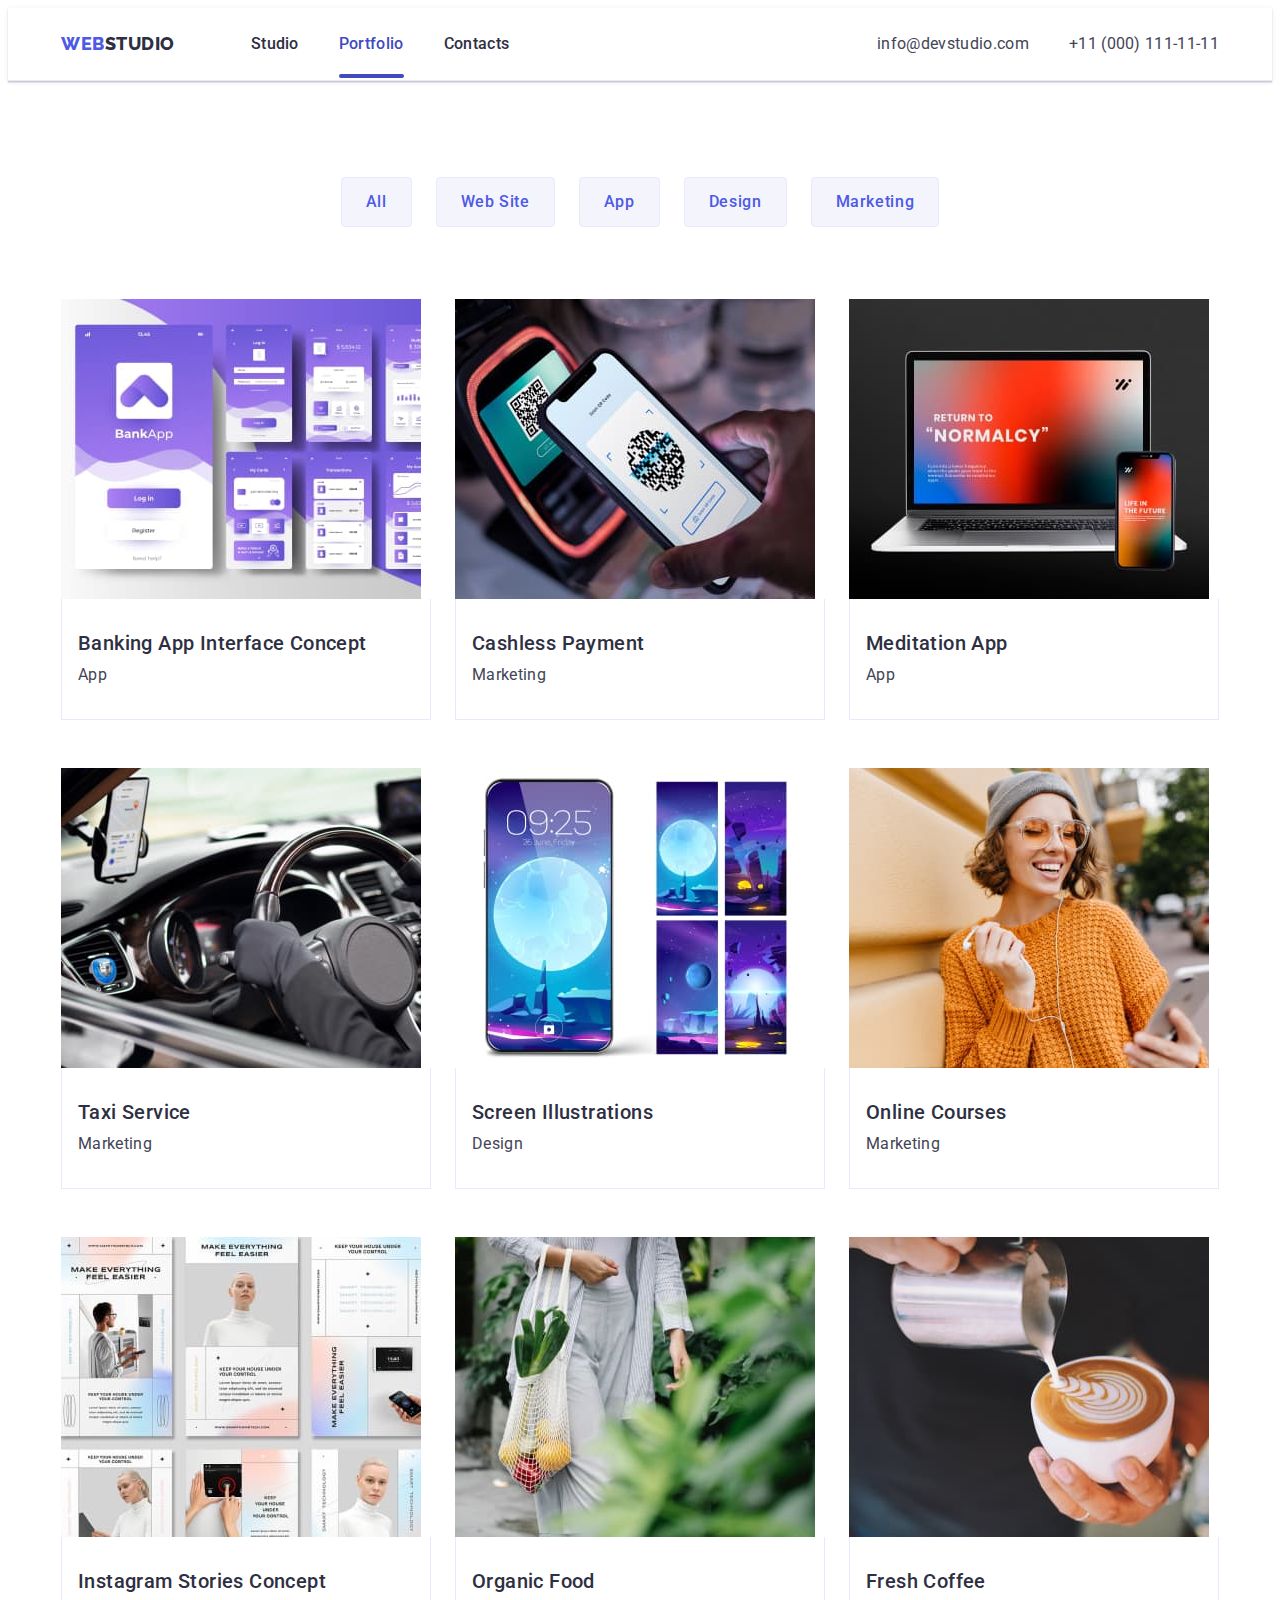
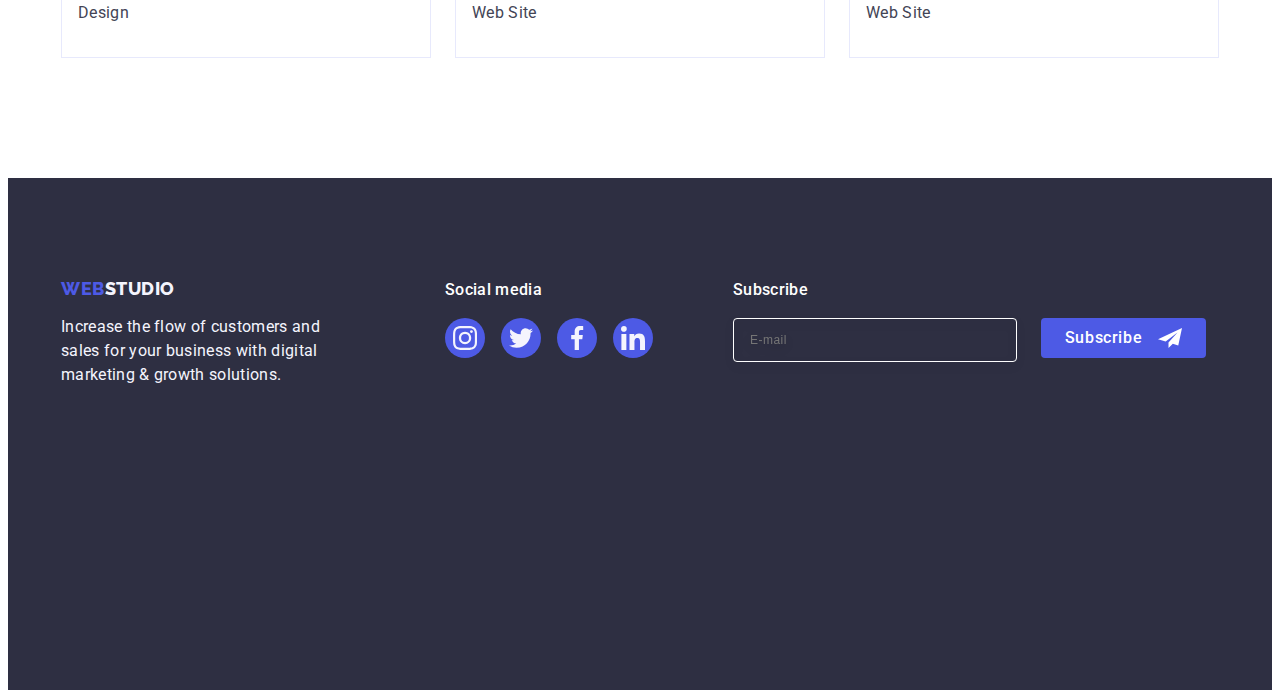
==== portfolio.html @ 29ea22a4 "Initial commit" ====
<!DOCTYPE html>
<html lang="en">
  <head>
    <meta charset="UTF-8" />
    <meta http-equiv="X-UA-Compatible" content="IE=edge" />
    <meta name="viewport" content="width=device-width, initial-scale=1.0" />
    <link rel="preconnect" href="https://fonts.googleapis.com" />
    <link rel="preconnect" href="https://fonts.gstatic.com" crossorigin />
    <link
      href="https://fonts.googleapis.com/css2?family=Raleway:wght@800&family=Roboto:wght@400;500;700&display=swap"
      rel="stylesheet"
    />
    <title>Portfolio</title>
    <link
      rel="stylesheet"
      href="https://cdnjs.cloudflare.com/ajax/libs/modern-normalize/2.0.0/modern-normalize.min.css"
      integrity="sha512-4xo8blKMVCiXpTaLzQSLSw3KFOVPWhm/TRtuPVc4WG6kUgjH6J03IBuG7JZPkcWMxJ5huwaBpOpnwYElP/m6wg=="
      crossorigin="anonymous"
      referrerpolicy="no-referrer"
    />
    <link rel="stylesheet" href="./css/styles.css" />
  </head>
  <body>
    <header class="header">
      <div class="container container-header">
        <nav class="header-nav">
          <a class="header-logo link" href="./index.html"
            >Web<span class="header-span">Studio</span></a
          >
          <ul class="header-list list">
            <li><a class="header-link link" href="./index.html">Studio</a></li>
            <li>
              <a class="header-link link current" href="./portfolio.html"
                >Portfolio</a
              >
            </li>
            <li><a class="header-link link" href="">Contacts</a></li>
          </ul>
        </nav>
        <address class="contacts">
          <ul class="contacts-list list">
            <li>
              <a class="contacts-link link" href="mailto:info@devstudio.com"
                >info@devstudio.com</a
              >
            </li>
            <li>
              <a class="contacts-link link" href="tel:+110001111111"
                >+11 (000) 111-11-11</a
              >
            </li>
          </ul>
        </address>
      </div>
    </header>
    <main>
      <section class="portfolio">
        <div class="container">
          <h1 class="portfolio-title visually-hidden">Section</h1>
          <ul class="portfolio-list-button list">
            <li><button class="portfolio-button" type="button">All</button></li>
            <li>
              <button class="portfolio-button" type="button">Web Site</button>
            </li>
            <li><button class="portfolio-button" type="button">App</button></li>
            <li>
              <button class="portfolio-button" type="button">Design</button>
            </li>
            <li>
              <button class="portfolio-button" type="button">Marketing</button>
            </li>
          </ul>
          <ul class="portfolio-list list">
            <li class="portfolio-border">
              <a class="portfolio-list-link link" href="/"
                ><div class="portfolio-cover">
                  <img
                    src="./images/s1.jpg"
                    alt="Banking App Interface Concept"
                    width="360"
                    height="300"
                  />
                  <p class="portfolio-cover-text">
                    14 Stylish and User-Friendly App Design Concepts · Task
                    Manager App · Calorie Tracker App · Exotic Fruit Ecommerce
                    App · Cloud Storage App
                  </p>
                </div>
                <div class="portfolio-container">
                  <h2 class="portfolio-list-title">
                    Banking App Interface Concept
                  </h2>
                  <p class="portfolio-list-text">App</p>
                </div></a
              >
            </li>
            <li class="portfolio-border">
              <a class="portfolio-list-link link" href="/"
                ><div class="portfolio-cover">
                  <img
                    src="./images/s2.jpg"
                    alt="Cashless Payment"
                    width="360"
                    height="300"
                  />
                  <p class="portfolio-cover-text">
                    14 Stylish and User-Friendly App Design Concepts · Task
                    Manager App · Calorie Tracker App · Exotic Fruit Ecommerce
                    App · Cloud Storage App
                  </p>
                </div>
                <div class="portfolio-container">
                  <h2 class="portfolio-list-title">Cashless Payment</h2>
                  <p class="portfolio-list-text">Marketing</p>
                </div></a
              >
            </li>
            <li class="portfolio-border">
              <a class="portfolio-list-link link" href="/"
                ><div class="portfolio-cover">
                  <img
                    src="./images/s3.jpg"
                    alt="Meditation App"
                    width="360"
                    height="300"
                  />
                  <p class="portfolio-cover-text">
                    14 Stylish and User-Friendly App Design Concepts · Task
                    Manager App · Calorie Tracker App · Exotic Fruit Ecommerce
                    App · Cloud Storage App
                  </p>
                </div>
                <div class="portfolio-container">
                  <h2 class="portfolio-list-title">Meditation App</h2>
                  <p class="portfolio-list-text">App</p>
                </div></a
              >
            </li>
            <li class="portfolio-border">
              <a class="portfolio-list-link link" href="/"
                ><div class="portfolio-cover">
                  <img
                    src="./images/s4.jpg"
                    alt="Taxi Service"
                    width="360"
                    height="300"
                  />
                  <p class="portfolio-cover-text">
                    14 Stylish and User-Friendly App Design Concepts · Task
                    Manager App · Calorie Tracker App · Exotic Fruit Ecommerce
                    App · Cloud Storage App
                  </p>
                </div>
                <div class="portfolio-container">
                  <h2 class="portfolio-list-title">Taxi Service</h2>
                  <p class="portfolio-list-text">Marketing</p>
                </div></a
              >
            </li>
            <li class="portfolio-border">
              <a class="portfolio-list-link link" href="/"
                ><div class="portfolio-cover">
                  <img
                    src="./images/s5.jpg"
                    alt="Screen Illustrations"
                    width="360"
                    height="300"
                  />
                  <p class="portfolio-cover-text">
                    14 Stylish and User-Friendly App Design Concepts · Task
                    Manager App · Calorie Tracker App · Exotic Fruit Ecommerce
                    App · Cloud Storage App
                  </p>
                </div>
                <div class="portfolio-container">
                  <h2 class="portfolio-list-title">Screen Illustrations</h2>
                  <p class="portfolio-list-text">Design</p>
                </div></a
              >
            </li>
            <li class="portfolio-border">
              <a class="portfolio-list-link link" href="/"
                ><div class="portfolio-cover">
                  <img
                    src="./images/s6.jpg"
                    alt="Woman"
                    width="360"
                    height="300"
                  />
                  <p class="portfolio-cover-text">
                    14 Stylish and User-Friendly App Design Concepts · Task
                    Manager App · Calorie Tracker App · Exotic Fruit Ecommerce
                    App · Cloud Storage App
                  </p>
                </div>
                <div class="portfolio-container">
                  <h2 class="portfolio-list-title">Online Courses</h2>
                  <p class="portfolio-list-text">Marketing</p>
                </div></a
              >
            </li>
            <li class="portfolio-border">
              <a class="portfolio-list-link link" href="/"
                ><div class="portfolio-cover">
                  <img
                    src="./images/s7.jpg"
                    alt="Instagram Stories"
                    width="360"
                    height="300"
                  />
                  <p class="portfolio-cover-text">
                    14 Stylish and User-Friendly App Design Concepts · Task
                    Manager App · Calorie Tracker App · Exotic Fruit Ecommerce
                    App · Cloud Storage App
                  </p>
                </div>
                <div class="portfolio-container">
                  <h2 class="portfolio-list-title">
                    Instagram Stories Concept
                  </h2>
                  <p class="portfolio-list-text">Design</p>
                </div></a
              >
            </li>
            <li class="portfolio-border">
              <a class="portfolio-list-link link" href="/"
                ><div class="portfolio-cover">
                  <img
                    src="./images/s8.jpg"
                    alt="Person with Organic Food"
                    width="360"
                    height="300"
                  />
                  <p class="portfolio-cover-text">
                    14 Stylish and User-Friendly App Design Concepts · Task
                    Manager App · Calorie Tracker App · Exotic Fruit Ecommerce
                    App · Cloud Storage App
                  </p>
                </div>
                <div class="portfolio-container">
                  <h2 class="portfolio-list-title">Organic Food</h2>
                  <p class="portfolio-list-text">Web Site</p>
                </div></a
              >
            </li>
            <li class="portfolio-border">
              <a class="portfolio-list-link link" href="/"
                ><div class="portfolio-cover">
                  <img
                    src="./images/s9.jpg"
                    alt="Fresh Coffee"
                    width="360"
                    height="300"
                  />
                  <p class="portfolio-cover-text">
                    14 Stylish and User-Friendly App Design Concepts · Task
                    Manager App · Calorie Tracker App · Exotic Fruit Ecommerce
                    App · Cloud Storage App
                  </p>
                </div>
                <div class="portfolio-container">
                  <h2 class="portfolio-list-title">Fresh Coffee</h2>
                  <p class="portfolio-list-text">Web Site</p>
                </div></a
              >
            </li>
          </ul>
        </div>
      </section>
    </main>

    <footer class="footer">
      <div class="container footer-container">
        <div class="footer-info-container">
          <a class="footer-logo link" href="./index.html"
            >Web<span class="footer-span">Studio</span></a
          >
          <p class="footer-text">
            Increase the flow of customers and sales for your business with
            digital marketing & growth solutions.
          </p>
        </div>
        <div class="footer-soc-container">
          <p class="footer-soc">Social media</p>
          <ul class="footer-list list">
            <li class="footer-items">
              <a class="footer-soc-link link" href="">
                <svg class="footer-soc-icon" width="24" height="24">
                  <use href="./images/icons.svg#icon-instagram"></use>
                </svg>
              </a>
            </li>
            <li class="footer-items">
              <a class="footer-soc-link link" href="">
                <svg class="footer-soc-icon" width="24" height="24">
                  <use href="./images/icons.svg#icon-twitter"></use>
                </svg>
              </a>
            </li>
            <li class="footer-items">
              <a class="footer-soc-link link" href="">
                <svg class="footer-soc-icon" width="24" height="24">
                  <use href="./images/icons.svg#icon-facebook"></use>
                </svg>
              </a>
            </li>
            <li class="footer-items">
              <a class="footer-soc-link link" href="">
                <svg class="footer-soc-icon" width="24" height="24">
                  <use href="./images/icons.svg#icon-linkedin"></use>
                </svg>
              </a>
            </li>
          </ul>
        </div>
        <div class="footer-subscribe">
          <p class="subscribe-title">Subscribe</p>
          <form class="footer-form">
            <label class="footer-label" for="subscribe">
              <input
                class="footer-input"
                type="email"
                name="subscribe"
                id="subscribe"
                placeholder="E-mail"
            /></label>
            <button type="submit" class="footer-btn">
              Subscribe
              <svg class="footer-subscribe-icon" width="24" height="24">
                <use href="./images/icons.svg#icon-subscribe"></use>
              </svg>
            </button>
          </form>
        </div>
      </div>
    </footer>
  </body>
</html>
---- css/styles.css ----
:root {
  --white-background: #ffffff;
  --active-link: #404bbf;
  --theme-dark: #2e2f42;
  --text: #434455;
  --theme-light: #f4f4fd;
  --logo-color: #4d5ae5;
  --borber-btn: #e7e9fc;
  --modal-background: #fcfcfc;
  --soc-hover: #31d0aa;
  --subtle-text: #8e8f99;
  --hover: 250ms cubic-bezier(0.4, 0, 0.2, 1);
}

body {
  font-family: "Roboto", sans-serif;
  color: var(--text);
  background-color: var(--white-background);
}
p,
h1,
h2,
h3,
h4,
h5,
h6 {
  margin: 0;
}
ul {
  list-style: none;
  margin-top: 0;
  margin-bottom: 0;
  padding-left: 0;
}
img {
  display: block;
}
.visually-hidden {
  position: absolute;
  width: 1px;
  height: 1px;
  margin: -1px;
  border: 0;
  padding: 0;
  white-space: nowrap;
  clip-path: inset(100%);
  clip: rect(0 0 0 0);
  overflow: hidden;
}
.container {
  width: 1158px;
  padding-left: 15px;
  padding-right: 15px;
  margin: 0 auto;
}
.link {
  text-decoration: none;
}
.list {
  list-style: none;
}
.header {
  padding-top: 24px;
  padding-bottom: 24px;
  border-bottom: 1px solid var(--borber-btn);
  box-shadow: 0px 2px 1px rgba(46, 47, 66, 0.08),
    0px 1px 1px rgba(46, 47, 66, 0.16), 0px 1px 6px rgba(46, 47, 66, 0.08);
}
.container-header {
  display: flex;
  justify-content: space-between;
}
.header-nav {
  display: flex;
  align-items: center;
}
.header-logo {
  font-family: "Raleway", sans-serif;
  font-weight: 800;
  font-size: 18px;
  line-height: 1.17;
  letter-spacing: 0.03em;
  color: var(--logo-color);
  text-transform: uppercase;
  margin-right: 76px;
}
.header-span {
  color: var(--theme-dark);
}
.header-list {
  display: flex;
  gap: 40px;
}
.header-link {
  position: relative;
  font-weight: 500;
  font-size: 16px;
  line-height: 1.5;
  letter-spacing: 0.02em;
  color: var(--theme-dark);
  padding: 24px 0;
  transition: color var(--hover);
}
.header-link:hover,
.header-link:focus {
  color: var(--active-link);
}
.contacts {
  font-style: normal;
}

.contacts-link {
  font-size: 16px;
  line-height: 1.5;
  letter-spacing: 0.02em;
  color: var(--text);
  transition: color var(--hover);
}
.contacts-list {
  display: flex;
  gap: 40px;
}
.contacts .contacts-link:hover,
.contacts .contacts-link:focus {
  color: var(--active-link);
}
.current {
  color: var(--active-link);
}
.current::after {
  border-radius: 2px;
  position: absolute;
  left: 0;
  bottom: -1px;
  content: "";
  width: 100%;
  height: 4px;
  background-color: var(--active-link);
  display: block;
}
.hero {
  max-width: 1440px;
  margin: 0 auto;
  background-image: linear-gradient(
      rgba(46, 47, 66, 0.7),
      rgba(46, 47, 66, 0.7)
    ),
    url(../images/background-hero.jpg);
  background-repeat: no-repeat;
  background-position: center;
  background-size: cover;
  background-color: var(--theme-dark);
  text-align: center;
  padding: 188px 0;
}
.hero-title {
  font-weight: 700;
  font-size: 56px;
  line-height: 1.07;
  letter-spacing: 0.02em;
  color: var(--white-background);
  text-align: center;
  max-width: 496px;
  margin-left: auto;
  margin-right: auto;
  margin-bottom: 48px;
}
.hero-button {
  font-family: "Roboto", sans-serif;
  background-color: var(--logo-color);
  font-weight: 500;
  font-size: 16px;
  line-height: 1.5;
  letter-spacing: 0.04em;
  color: var(--white-background);
  cursor: pointer;
  display: block;
  min-width: 169px;
  border-radius: 4px;
  border: none;
  margin: 0 auto;
  padding: 16px 32px;
  transition: background-color var(--hover);
}
.hero-button:hover,
.hero-button:focus {
  background-color: var(--active-link);
}
.discrp {
  padding: 120px 0;
}
.discrp-list {
  display: flex;
  gap: 24px;
}
.discrp-list li {
  width: calc((100%-72px) / 4);
}
.icon-container {
  display: flex;
  align-items: center;
  justify-content: center;
  background-color: var(--theme-light);
  height: 112px;
  width: 264px;
  border-radius: 4px;
  margin-bottom: 8px;
}

.discrp-subtitle {
  font-weight: 500;
  font-size: 20px;
  line-height: 1.2;
  letter-spacing: 0.02em;
  color: var(--theme-dark);
  margin-bottom: 8px;
}
.discrp-text {
  font-size: 16px;
  line-height: 1.5;
  letter-spacing: 0.02em;
  color: var(--text);
}
.doing {
  padding-bottom: 120px;
}
.doing-list {
  display: flex;
  gap: 24px;
}
.doing-title {
  font-weight: 700;
  font-size: 36px;
  line-height: 1.11;
  text-align: center;
  text-transform: capitalize;
  letter-spacing: 0.02em;
  color: var(--theme-dark);
  margin-bottom: 72px;
}
.team {
  background-color: var(--theme-light);
  padding: 120px 0;
}
.team-item {
  background-color: var(--white-background);
  width: calc((100%-72px) / 4);
  box-shadow: 0px 1px 6px rgba(46, 47, 66, 0.08),
    0px 1px 1px rgba(46, 47, 66, 0.16), 0px 2px 1px rgba(46, 47, 66, 0.08);
  border-radius: 0px 0px 4px 4px;
}
.team-title {
  font-weight: 700;
  font-size: 36px;
  line-height: 1.11;
  text-align: center;
  text-transform: capitalize;
  letter-spacing: 0.02em;
  color: var(--theme-dark);
  margin-bottom: 72px;
}
.team-list {
  display: flex;
  gap: 24px;
}
.team-container {
  padding: 32px 0;
}
.team-name {
  font-weight: 500;
  font-size: 20px;
  line-height: 1.2;
  letter-spacing: 0.02em;
  color: var(--theme-dark);
  text-align: center;
  margin-bottom: 8px;
}
.team-text {
  font-size: 16px;
  line-height: 1.5;
  letter-spacing: 0.02em;
  color: var(--text);
  text-align: center;
  margin-bottom: 8px;
}
.team-soc-container {
  display: flex;
  justify-content: center;
  gap: 24px;
}
.team-soc {
  width: 40px;
  height: 40px;
}
.team-soc-link {
  display: flex;
  align-items: center;
  justify-content: center;
  background-color: var(--logo-color);
  width: 100%;
  height: 100%;
  border-radius: 50%;
  transition: background-color var(--hover);
}
.team-soc-link:hover,
.team-soc-link:focus {
  background-color: var(--active-link);
}
.team-soc-icons {
  fill: var(--theme-light);
}
.customers {
  padding-top: 120px;
  padding-bottom: 120px;
}
.customers-title {
  color: var(--theme-dark);
  font-weight: 700;
  font-size: 36px;
  line-height: 1.11;
  text-align: center;
  letter-spacing: 0.02em;
  margin-bottom: 72px;
}
.customers-items {
  width: calc((100% - 120px) / 6);
  height: 88px;
}
.customers-list {
  display: flex;
  justify-content: center;
  gap: 24px;
}
.customers-link {
  display: flex;
  align-items: center;
  justify-content: center;
  color: var(--subtle-text);
  border: 1px solid var(--subtle-text);
  border-radius: 4px;
  transition: border-color var(--hover), color var(--hover);
  width: 100%;
  height: 100%;
}

.customers-link:hover,
.customers-link:focus {
  border-color: var(--active-link);
  color: var(--active-link);
}
.customers-icon {
  fill: currentColor;
}
.footer {
  background-color: var(--theme-dark);
  min-height: 312px;
  padding: 100px 0;
}
.footer-logo {
  font-family: "Raleway", sans-serif;
  font-weight: 800;
  font-size: 18px;
  line-height: 1.17;
  letter-spacing: 0.03em;
  color: var(--logo-color);
  text-transform: uppercase;
  display: inline-block;
  margin-bottom: 16px;
}

.footer-span {
  color: var(--theme-light);
}
.footer-text {
  font-size: 16px;
  line-height: 1.5;
  letter-spacing: 0.02em;
  color: var(--theme-light);
  max-width: 264px;
}
.footer-container {
  display: flex;
  align-items: baseline;
}
.footer-info-container {
  margin-right: 120px;
}
.footer-soc {
  font-weight: 500;
  font-size: 16px;
  line-height: 1.5;
  letter-spacing: 0.02em;
  color: var(--white-background);
  margin-bottom: 16px;
}
.footer-list {
  display: flex;
  gap: 16px;
}
.footer-items {
  width: 40px;
  height: 40px;
}
.footer-soc-link {
  display: flex;
  align-items: center;
  justify-content: center;
  background-color: var(--logo-color);
  width: 100%;
  height: 100%;
  border-radius: 50%;
  transition: background-color var(--hover);
}
.footer-soc-link:hover,
.footer-soc-link:focus {
  background-color: var(--soc-hover);
}
.footer-soc-icon {
  fill: #f4f4fd;
}
.footer-subscribe {
  margin-left: 80px;
}
.subscribe-title {
  font-weight: 500;
  font-size: 16px;
  line-height: 1.5;
  letter-spacing: 0.02em;
  color: var(--white-background);
  margin-bottom: 16px;
}
.footer-form {
  display: flex;
  gap: 24px;
}
.footer-input {
  background-color: transparent;
  width: 264px;
  height: 40px;
  border: 1px solid var(--white-background);
  border-radius: 4px;
  padding-left: 16px;
  color: var(--white-background);
  font-size: 12px;
  line-height: 1.5;
  letter-spacing: 0.04em;
  filter: drop-shadow(0px 4px 4px rgba(0, 0, 0, 0.15));
}
.footer-input::placeholder {
  font-size: 12px;
  line-height: 2;
  letter-spacing: 0.04em;
}
.footer-btn {
  display: flex;
  justify-content: center;
  align-items: center;
  font-family: "Roboto", sans-serif;
  font-weight: 500;
  font-size: 16px;
  line-height: 1.5;
  letter-spacing: 0.04em;
  color: var(--white-background);
  min-width: 165px;
  height: 40px;
  background: var(--logo-color);
  border-radius: 4px;
  border: none;
  cursor: pointer;
  fill: var(--white-background);
}
.footer-subscribe-icon {
  margin-left: 16px;
}
.portfolio {
  padding-top: 96px;
  padding-bottom: 120px;
}
.portfolio-list-button {
  display: flex;
  gap: 24px;
  justify-content: center;
  margin-bottom: 72px;
}
.portfolio-button {
  font-family: "Roboto", sans-serif;
  font-weight: 500;
  font-size: 16px;
  line-height: 1.5;
  letter-spacing: 0.04em;
  color: var(--logo-color);
  background-color: var(--theme-light);
  cursor: pointer;
  padding: 12px 24px;
  border: 1px solid var(--borber-btn);
  border-radius: 4px;
  transition: background-color var(--hover), color var(--hover),
    box-shadow var(--hover), border-color var(--hover);
}
.portfolio-button:hover,
.portfolio-button:focus {
  background-color: var(--active-link);
  color: var(--white-background);
  box-shadow: 0px 3px 1px rgba(0, 0, 0, 0.1), 0px 2px 1px rgba(0, 0, 0, 0.08),
    0px 2px 2px rgba(0, 0, 0, 0.12);
  border: 1px solid transparent;
}
.portfolio-list {
  display: flex;
  row-gap: 48px;
  column-gap: 24px;
  flex-wrap: wrap;
  justify-content: center;
}
.portfolio-border {
  width: calc((100% - 48px) / 3);
}
.portfolio-container {
  padding: 32px 16px;
  border: 1px solid var(--borber-btn);
  border-top: none;
}
.portfolio-list-title {
  font-weight: 500;
  font-size: 20px;
  line-height: 1.2;
  letter-spacing: 0.02em;
  color: var(--theme-dark);
  margin-bottom: 8px;
}
.portfolio-list-text {
  font-size: 16px;
  line-height: 1.5;
  letter-spacing: 0.02em;
  color: var(--text);
}
.portfolio-cover {
  position: relative;
  overflow: hidden;
}
.portfolio-cover-text {
  font-size: 16px;
  line-height: 1.5;
  letter-spacing: 0.02em;
  color: var(--theme-light);
  background-color: var(--logo-color);
  padding: 40px 32px;
  position: absolute;
  top: 0;
  left: 0;
  transform: translateY(100%);
  width: 100%;
  height: 100%;
  transition: transform var(--hover);
}
.portfolio-list-link:hover .portfolio-cover-text,
.portfolio-list-link:focus .portfolio-cover-text {
  transform: translateY(0);
}
.portfolio-list-link {
  transition: box-shadow var(--hover);
  display: block;
}
.portfolio-list-link:hover,
.portfolio-list-link:focus {
  box-shadow: 0px 1px 6px rgba(46, 47, 66, 0.08),
    0px 1px 1px rgba(46, 47, 66, 0.16), 0px 2px 1px rgba(46, 47, 66, 0.08);
}

.backdrop {
  width: 100%;
  height: 100%;
  position: fixed;
  top: 0;
  left: 0;
  background-color: rgba(46, 47, 66, 0.4);
  transition: opacity var(--hover), visibility var(--hover);
}
.is-hidden {
  opacity: 0;
  visibility: hidden;
  pointer-events: none;
}
.modal {
  position: absolute;
  top: 50%;
  left: 50%;
  transform: translate(-50%, -50%) scale(1);
  width: 408px;
  min-height: 584px;
  background: var(--modal-background);
  box-shadow: 0px 1px 1px rgba(0, 0, 0, 0.14), 0px 1px 3px rgba(0, 0, 0, 0.12),
    0px 2px 1px rgba(0, 0, 0, 0.2);
  border-radius: 4px;
  transition: transform var(--hover);
  padding: 72px 24px 24px 24px;
}
.backdrop.is-hidden .modal {
  transform: translate(-50%, -50%) scale(0);
}
.modal-button {
  padding: 0;
  position: absolute;
  top: 24px;
  right: 24px;
  border-radius: 50%;
  width: 24px;
  height: 24px;
  background: var(--borber-btn);
  border: 1px solid rgba(0, 0, 0, 0.1);
  cursor: pointer;
  display: flex;
  align-items: center;
  justify-content: center;
  cursor: pointer;
  transition: background-color var(--hover), border var(--hover);
}
.modal-icon {
  transition: fill var(--hover);
}
.modal-button:hover,
.modal-button:focus {
  background-color: var(--active-link);
  border: none;
}
.modal-button:hover .modal-icon,
.modal-button:focus .modal-icon {
  fill: var(--white-background);
}
.modal-title {
  font-weight: 500;
  font-size: 16px;
  line-height: 1.5;
  text-align: center;
  letter-spacing: 0.02em;
  color: var(--theme-dark);
  margin-bottom: 16px;
}
.modal-field {
  margin-bottom: 8px;
}
.input-wrap {
  position: relative;
}
.modal-input {
  display: inline-block;
  width: 100%;
  height: 40px;
  border: 1px solid rgba(46, 47, 66, 0.4);
  border-radius: 4px;
  background-color: transparent;
  padding-left: 38px;
  outline: transparent;
  transition: border-color var(--hover);
}
.modal-input:focus,
.modal-textarea:focus {
  border-color: var(--logo-color);
}
.modal-input:focus + .modal-icons {
  fill: var(--logo-color);
}
.modal-label {
  display: block;
  font-size: 12px;
  line-height: 1.17;
  letter-spacing: 0.04em;
  color: var(--subtle-text);
  margin-bottom: 4px;
}
.modal-icons {
  position: absolute;
  left: 16px;
  top: 50%;
  transform: translateY(-50%);
  fill: var(--theme-dark);
  transition: fill var(--hover);
}
.modal-field-comment {
  margin-bottom: 16px;
}
.modal-textarea {
  width: 100%;
  height: 120px;
  border: 1px solid rgba(46, 47, 66, 0.4);
  border-radius: 4px;
  background-color: transparent;
  outline: transparent;
  padding: 8px 16px;
  resize: none;
  font-size: 12px;
  line-height: 1.17;
  letter-spacing: 0.04em;
  color: rgba(46, 47, 66, 0.4);
  transition: border-color var(--hover);
}
.modal-textarea::placeholder {
  font-size: 12px;
  line-height: 1.17x;
  letter-spacing: 0.04em;
  color: rgba(46, 47, 66, 0.4);
}
.modal-checkbox {
  margin-bottom: 24px;
}
.check-text {
  align-items: center;
  font-size: 12px;
  line-height: 1.17;
  letter-spacing: 0.04em;
  color: var(--subtle-text);
}
.check-text-item {
  display: inline-flex;
  align-items: center;
  justify-content: center;
  fill: transparent;
  margin-right: 8px;
  width: 16px;
  height: 16px;
  border: 1px solid rgba(46, 47, 66, 0.4);
  border-radius: 2px;
  transition: background-color 250ms cubic-bezier(0.4, 0, 0.2, 1),
    border 250ms cubic-bezier(0.4, 0, 0.2, 1),
    fill 250ms cubic-bezier(0.4, 0, 0.2, 1);
}
.check-text a {
  color: var(--logo-color);
  text-decoration: underline;
}
.input-check:checked + .check-text span {
  background-color: var(--active-link);
  border-color: var(--active-link);
  fill: var(--theme-light);
  border: none;
}
.modal-btn {
  display: block;
  font-weight: 500;
  font-size: 16px;
  line-height: 1.5;
  padding: 16px 32px;
  letter-spacing: 0.04em;
  color: var(--white-background);
  min-width: 169px;
  height: 56px;
  cursor: pointer;
  border: none;
  background: var(--logo-color);
  box-shadow: 0px 4px 4px rgba(0, 0, 0, 0.15);
  border-radius: 4px;
  margin: auto;
  transition: background-color 250ms cubic-bezier(0.4, 0, 0.2, 1);
}
.modal-btn:hover {
  background-color: var(--active-link);
}
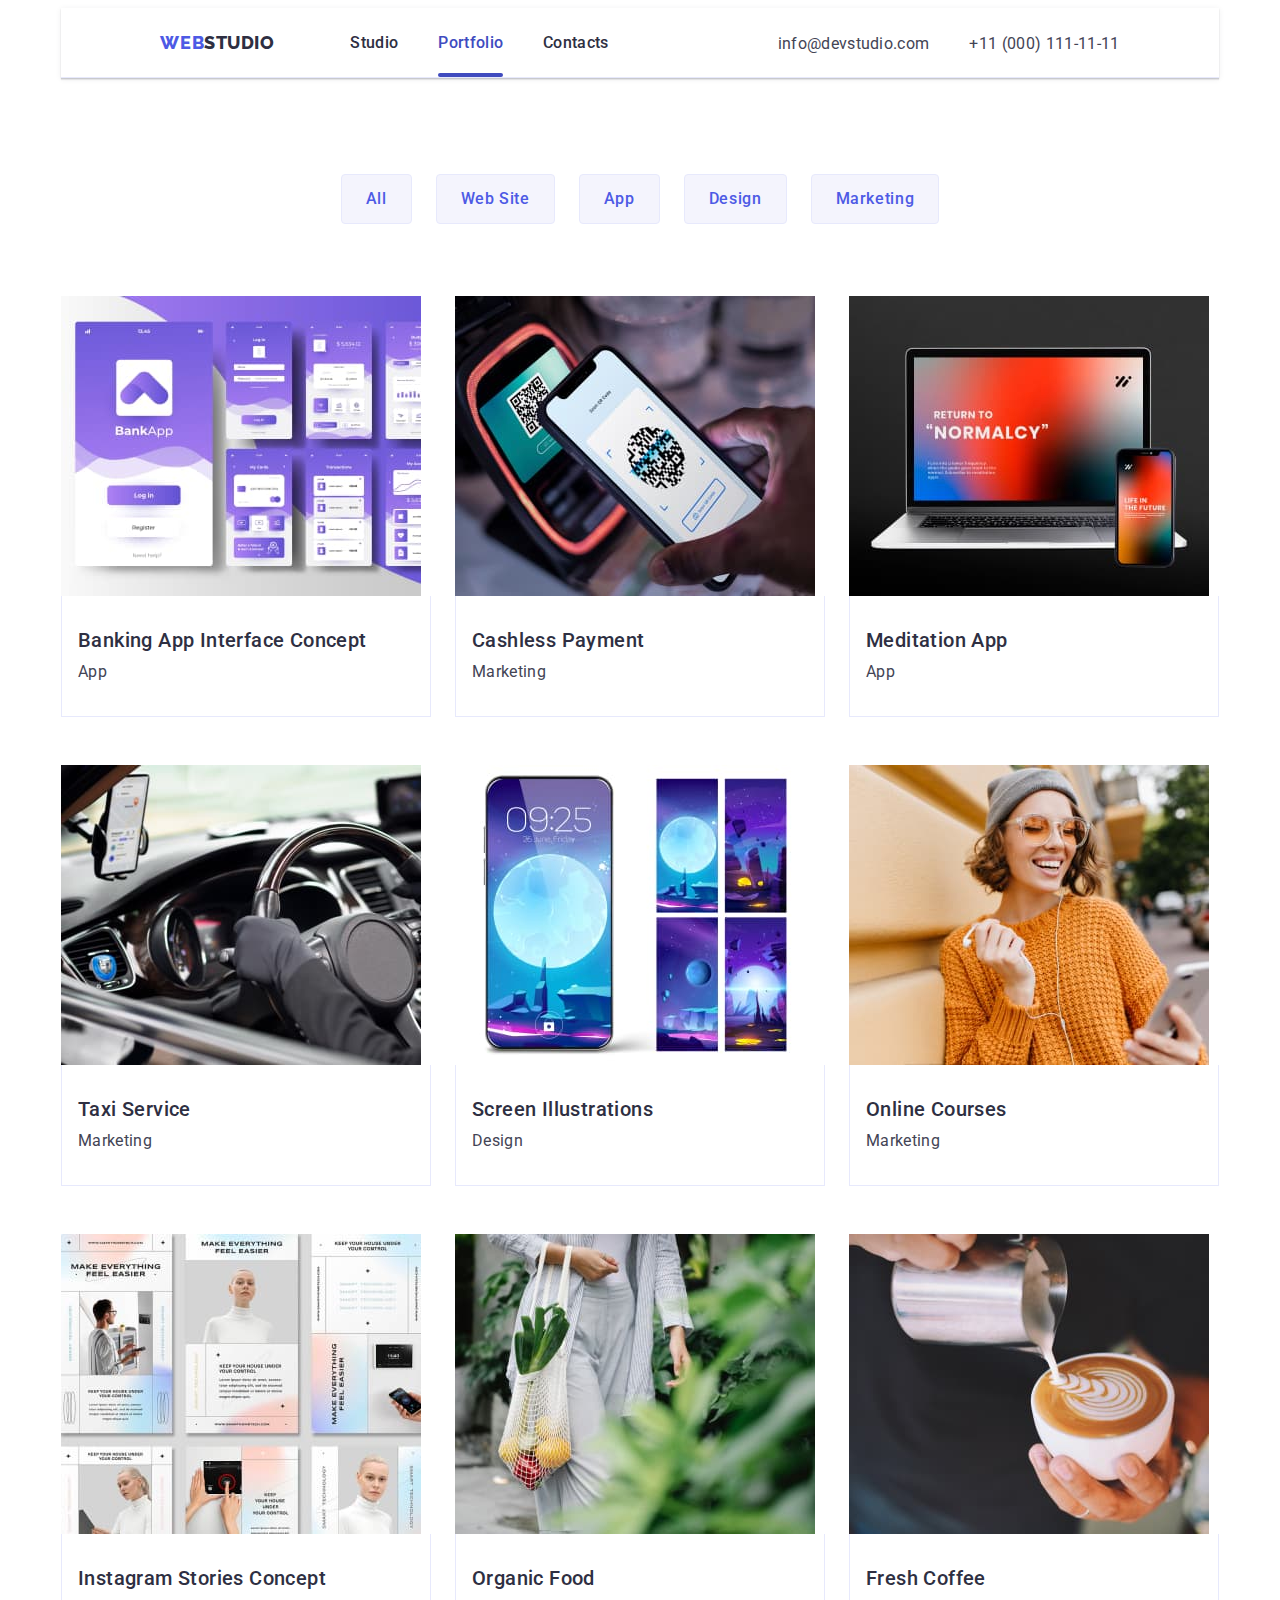
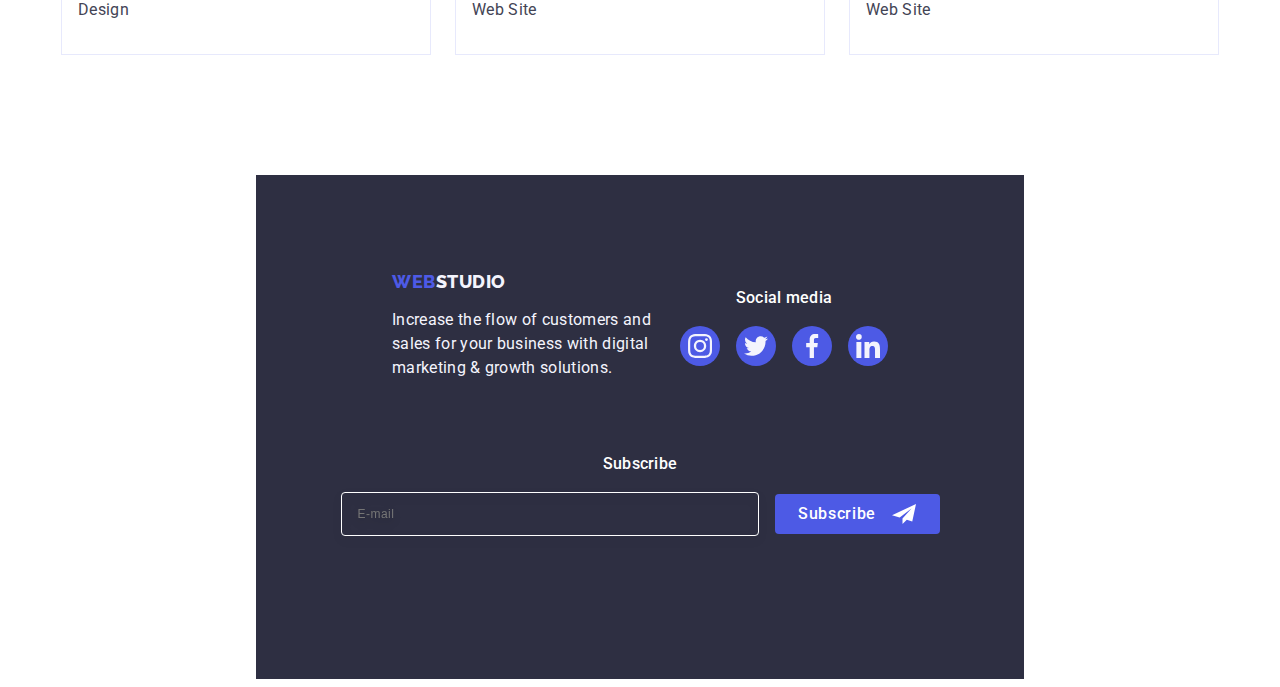
==== commit 1ee3d6d3: "media add" ====
--- a/portfolio.html
+++ b/portfolio.html
@@ -75,6 +75,7 @@
               <a class="portfolio-list-link link" href="/"
                 ><div class="portfolio-cover">
                   <img
+                    srcset="./images/s1.jpg 1x, ./images/s12x.jpg 2x"
                     src="./images/s1.jpg"
                     alt="Banking App Interface Concept"
                     width="360"
@@ -98,6 +99,7 @@
               <a class="portfolio-list-link link" href="/"
                 ><div class="portfolio-cover">
                   <img
+                    srcset="./images/s2.jpg 1x, ./images/s22x.jpg 2x"
                     src="./images/s2.jpg"
                     alt="Cashless Payment"
                     width="360"
@@ -119,6 +121,7 @@
               <a class="portfolio-list-link link" href="/"
                 ><div class="portfolio-cover">
                   <img
+                    srcset="./images/s3.jpg 1x, ./images/s32x.jpg 2x"
                     src="./images/s3.jpg"
                     alt="Meditation App"
                     width="360"
@@ -140,6 +143,7 @@
               <a class="portfolio-list-link link" href="/"
                 ><div class="portfolio-cover">
                   <img
+                    srcset="./images/s4.jpg 1x, ./images/s42x.jpg 2x"
                     src="./images/s4.jpg"
                     alt="Taxi Service"
                     width="360"
@@ -161,6 +165,7 @@
               <a class="portfolio-list-link link" href="/"
                 ><div class="portfolio-cover">
                   <img
+                    srcset="./images/s5.jpg 1x, ./images/s52x.jpg 2x"
                     src="./images/s5.jpg"
                     alt="Screen Illustrations"
                     width="360"
@@ -182,6 +187,7 @@
               <a class="portfolio-list-link link" href="/"
                 ><div class="portfolio-cover">
                   <img
+                    srcset="./images/s6.jpg 1x, ./images/s62x.jpg 2x"
                     src="./images/s6.jpg"
                     alt="Woman"
                     width="360"
@@ -203,6 +209,7 @@
               <a class="portfolio-list-link link" href="/"
                 ><div class="portfolio-cover">
                   <img
+                    srcset="./images/s7.jpg 1x, ./images/s72x.jpg 2x"
                     src="./images/s7.jpg"
                     alt="Instagram Stories"
                     width="360"
@@ -226,6 +233,7 @@
               <a class="portfolio-list-link link" href="/"
                 ><div class="portfolio-cover">
                   <img
+                    srcset="./images/s8.jpg 1x, ./images/s82x.jpg 2x"
                     src="./images/s8.jpg"
                     alt="Person with Organic Food"
                     width="360"
@@ -247,6 +255,7 @@
               <a class="portfolio-list-link link" href="/"
                 ><div class="portfolio-cover">
                   <img
+                    srcset="./images/s9.jpg 1x, ./images/s92x.jpg 2x"
                     src="./images/s9.jpg"
                     alt="Fresh Coffee"
                     width="360"
--- a/css/styles.css
+++ b/css/styles.css
@@ -48,9 +48,10 @@
   overflow: hidden;
 }
 .container {
-  width: 1158px;
-  padding-left: 15px;
-  padding-right: 15px;
+  min-width: 320px;
+  max-width: 1158px;
+  padding-left: 16px;
+  padding-right: 16px;
   margin: 0 auto;
 }
 .link {
@@ -70,9 +71,84 @@
   display: flex;
   justify-content: space-between;
 }
+.burger-btn {
+  border: none;
+  background-color: transparent;
+  stroke: var(--theme-dark);
+}
+.mobile-menu {
+  display: flex;
+  flex-direction: column;
+  justify-content: space-between;
+  position: fixed;
+  top: 0;
+  width: 100%;
+  height: 100%;
+  z-index: 2;
+  background-color: var(--white-background);
+  padding: 24px 24px 40px 40px;
+}
+.burger-btn-close {
+  background-color: transparent;
+  display: block;
+  margin-left: auto;
+  border-radius: 50%;
+  border: 1px solid var(--borber-btn);
+  fill: var(--theme-dark);
+  margin-bottom: 32px;
+}
+.mob-list {
+  color: var(--theme-dark);
+  font-size: 36px;
+  font-weight: 700;
+  line-height: 1.11;
+  letter-spacing: 0.02em;
+}
+.mob-items:not(:last-child) {
+  margin-bottom: 40px;
+}
+.mob-items:first-child {
+  color: var(--active-link);
+}
+.mob-contacts-items:first-child {
+  font-size: 26px;
+  font-weight: 700;
+  line-height: 1.11;
+  letter-spacing: 0.02em;
+  color: var(--logo-color);
+  margin-bottom: 40px;
+}
+.mob-contacts-items:last-child {
+  font-size: 20px;
+  font-weight: 500;
+  line-height: 1.2;
+  letter-spacing: 0.02em;
+  columns: var(--text);
+}
+.mob-soc-container {
+  display: flex;
+  justify-content: flex-start;
+  gap: 38px;
+  margin-top: 48px;
+}
+.mob-soc {
+  width: 40px;
+  height: 40px;
+}
+.mob-soc-link {
+  display: flex;
+  align-items: center;
+  justify-content: center;
+  background-color: var(--logo-color);
+  width: 100%;
+  height: 100%;
+  border-radius: 50%;
+  fill: var(--theme-light);
+}
 .header-nav {
-  display: flex;
-  align-items: center;
+  display: none;
+  /* display: flex;
+  align-items: center; */
 }
 .header-logo {
   font-family: "Raleway", sans-serif;
@@ -82,7 +158,7 @@
   letter-spacing: 0.03em;
   color: var(--logo-color);
   text-transform: uppercase;
-  margin-right: 76px;
+  /* margin-right: 76px; */
 }
 .header-span {
   color: var(--theme-dark);
@@ -106,7 +182,8 @@
   color: var(--active-link);
 }
 .contacts {
-  font-style: normal;
+  display: none;
+  /* font-style: normal; */
 }
 
 .contacts-link {
@@ -145,7 +222,7 @@
       rgba(46, 47, 66, 0.7),
       rgba(46, 47, 66, 0.7)
     ),
-    url(../images/background-hero.jpg);
+    url(../images/background-hero-mob.jpg);
   background-repeat: no-repeat;
   background-position: center;
   background-size: cover;
@@ -153,17 +230,32 @@
   text-align: center;
   padding: 188px 0;
 }
+@media (min-device-pixel-ratio: 2),
+  (min-resolution: 192dpi),
+  (min-resolution: 2dppx) {
+  .hero {
+    background-image: linear-gradient(
+        rgba(46, 47, 66, 0.7),
+        rgba(46, 47, 66, 0.7)
+      ),
+      url(../images/background-hero-mob2x.jpg);
+  }
+}
 .hero-title {
+  font-size: 36px;
   font-weight: 700;
+  line-height: 1.11;
+  letter-spacing: 0.72px;
+  /* font-weight: 700;
   font-size: 56px;
   line-height: 1.07;
-  letter-spacing: 0.02em;
+  letter-spacing: 0.02em; */
   color: var(--white-background);
   text-align: center;
-  max-width: 496px;
+  /* max-width: 496px; */
   margin-left: auto;
   margin-right: auto;
-  margin-bottom: 48px;
+  margin-bottom: 72px;
 }
 .hero-button {
   font-family: "Roboto", sans-serif;
@@ -187,41 +279,35 @@
   background-color: var(--active-link);
 }
 .discrp {
-  padding: 120px 0;
+  margin: 0 auto;
+  padding: 96px 0;
 }
 .discrp-list {
   display: flex;
-  gap: 24px;
-}
-.discrp-list li {
-  width: calc((100%-72px) / 4);
+  flex-wrap: wrap;
+  justify-content: center;
+  gap: 72px;
 }
 .icon-container {
-  display: flex;
-  align-items: center;
-  justify-content: center;
-  background-color: var(--theme-light);
-  height: 112px;
-  width: 264px;
-  border-radius: 4px;
-  margin-bottom: 8px;
-}
-
+  display: none;
+}
 .discrp-subtitle {
-  font-weight: 500;
-  font-size: 20px;
-  line-height: 1.2;
-  letter-spacing: 0.02em;
+  font-size: 36px;
+  font-weight: 700;
+  line-height: 1.11;
+  letter-spacing: 0.72px;
   color: var(--theme-dark);
   margin-bottom: 8px;
 }
 .discrp-text {
+  font-weight: 500;
   font-size: 16px;
   line-height: 1.5;
   letter-spacing: 0.02em;
   color: var(--text);
 }
 .doing {
+  display: none;
   padding-bottom: 120px;
 }
 .doing-list {
@@ -239,16 +325,11 @@
   margin-bottom: 72px;
 }
 .team {
+  margin: 0 auto;
   background-color: var(--theme-light);
-  padding: 120px 0;
-}
-.team-item {
-  background-color: var(--white-background);
-  width: calc((100%-72px) / 4);
-  box-shadow: 0px 1px 6px rgba(46, 47, 66, 0.08),
-    0px 1px 1px rgba(46, 47, 66, 0.16), 0px 2px 1px rgba(46, 47, 66, 0.08);
-  border-radius: 0px 0px 4px 4px;
-}
+  padding: 96px 0;
+}
+
 .team-title {
   font-weight: 700;
   font-size: 36px;
@@ -260,8 +341,17 @@
   margin-bottom: 72px;
 }
 .team-list {
-  display: flex;
-  gap: 24px;
+  justify-content: center;
+  align-content: center;
+  flex-wrap: wrap;
+  display: flex;
+  gap: 72px;
+}
+.team-item {
+  background-color: var(--white-background);
+  box-shadow: 0px 1px 6px rgba(46, 47, 66, 0.08),
+    0px 1px 1px rgba(46, 47, 66, 0.16), 0px 2px 1px rgba(46, 47, 66, 0.08);
+  border-radius: 0px 0px 4px 4px;
 }
 .team-container {
   padding: 32px 0;
@@ -310,8 +400,9 @@
   fill: var(--theme-light);
 }
 .customers {
-  padding-top: 120px;
-  padding-bottom: 120px;
+  padding: 96px 0;
+  /* padding-top: 120px;
+  padding-bottom: 120px; */
 }
 .customers-title {
   color: var(--theme-dark);
@@ -323,13 +414,14 @@
   margin-bottom: 72px;
 }
 .customers-items {
-  width: calc((100% - 120px) / 6);
+  width: calc((100% - 16px) / 2);
   height: 88px;
 }
 .customers-list {
   display: flex;
-  justify-content: center;
-  gap: 24px;
+  flex-wrap: wrap;
+  justify-content: center;
+  gap: 72px 16px;
 }
 .customers-link {
   display: flex;
@@ -354,7 +446,7 @@
 .footer {
   background-color: var(--theme-dark);
   min-height: 312px;
-  padding: 100px 0;
+  padding: 96px 0;
 }
 .footer-logo {
   font-family: "Raleway", sans-serif;
@@ -364,8 +456,10 @@
   letter-spacing: 0.03em;
   color: var(--logo-color);
   text-transform: uppercase;
-  display: inline-block;
+  /* display: inline-block; */
   margin-bottom: 16px;
+  display: flex;
+  justify-content: center;
 }
 
 .footer-span {
@@ -379,12 +473,17 @@
   max-width: 264px;
 }
 .footer-container {
-  display: flex;
-  align-items: baseline;
-}
-.footer-info-container {
+  margin: 0 auto;
+  display: flex;
+  flex-wrap: wrap;
+  gap: 72px;
+  justify-content: center;
+  align-items: center;
+  /* align-items: baseline; */
+}
+/* .footer-info-container {
   margin-right: 120px;
-}
+} */
 .footer-soc {
   font-weight: 500;
   font-size: 16px;
@@ -392,6 +491,7 @@
   letter-spacing: 0.02em;
   color: var(--white-background);
   margin-bottom: 16px;
+  text-align: center;
 }
 .footer-list {
   display: flex;
@@ -419,7 +519,7 @@
   fill: #f4f4fd;
 }
 .footer-subscribe {
-  margin-left: 80px;
+  /* margin-left: 80px; */
 }
 .subscribe-title {
   font-weight: 500;
@@ -428,10 +528,15 @@
   letter-spacing: 0.02em;
   color: var(--white-background);
   margin-bottom: 16px;
+  text-align: center;
 }
 .footer-form {
   display: flex;
-  gap: 24px;
+  flex-wrap: wrap;
+  gap: 16px;
+  /* gap: 24px; */
+  justify-content: center;
+  align-items: center;
 }
 .footer-input {
   background-color: transparent;
@@ -755,3 +860,304 @@
 .modal-btn:hover {
   background-color: var(--active-link);
 }
+@media screen and (min-width: 428px) {
+  .container {
+    max-width: 428px;
+  }
+  .heder {
+    width: 428px;
+  }
+  .mob-contacts-items:first-child {
+    font-size: 36px;
+  }
+  .mob-soc-container {
+    gap: 56px;
+  }
+  .hero {
+    width: 428px;
+  }
+  .discrp {
+    max-width: 428px;
+  }
+  .team {
+    max-width: 428px;
+  }
+  .footer {
+    max-width: 428px;
+    margin: 0 auto;
+  }
+  .footer-input {
+    width: 398px;
+  }
+}
+
+@media screen and (min-width: 768px) {
+  .container {
+    max-width: 768px;
+  }
+  .header {
+    max-width: 768px;
+    margin: 0 auto;
+    padding-bottom: 0;
+    padding-top: 0;
+  }
+  /* .container-header {
+    align-items: baseline;
+  } */
+  .header-logo {
+    padding: 24px 0;
+  }
+  .burger-btn {
+    display: none;
+  }
+  .header-nav {
+    display: flex;
+    align-items: center;
+  }
+  .header-list {
+    display: flex;
+    gap: 40px;
+  }
+  .header-link {
+    position: relative;
+    font-weight: 500;
+    font-size: 16px;
+    line-height: 1.5;
+    letter-spacing: 0.02em;
+    color: var(--theme-dark);
+    padding: 24px 0;
+    transition: color var(--hover);
+  }
+  .header-link:hover,
+  .header-link:focus {
+    color: var(--active-link);
+  }
+  .contacts {
+    display: block;
+    font-style: normal;
+    /* padding-top: 16px; */
+    /* padding-bottom: 16px; */
+  }
+
+  .contacts-link {
+    font-size: 12px;
+    line-height: 1.16;
+    letter-spacing: 0.04em;
+    /* font-size: 16px;
+    line-height: 1.5;
+    letter-spacing: 0.02em; */
+    color: var(--text);
+    transition: color var(--hover);
+  }
+  .contacts-list {
+    display: flex;
+    flex-direction: column;
+    gap: 12px;
+    /* gap: 40px; */
+  }
+  .contacts .contacts-link:hover,
+  .contacts .contacts-link:focus {
+    color: var(--active-link);
+  }
+  .current {
+    color: var(--active-link);
+  }
+  .current::after {
+    border-radius: 2px;
+    position: absolute;
+    left: 0;
+    bottom: -1px;
+    content: "";
+    width: 100%;
+    height: 4px;
+    background-color: var(--active-link);
+    display: block;
+  }
+  .hero {
+    width: 768px;
+    background-image: linear-gradient(
+        rgba(46, 47, 66, 0.7),
+        rgba(46, 47, 66, 0.7)
+      ),
+      url(../images/background-hero-tab.jpg);
+  }
+  @media (min-device-pixel-ratio: 2),
+    (min-resolution: 192dpi),
+    (min-resolution: 2dppx) {
+    .hero {
+      background-image: linear-gradient(
+          rgba(46, 47, 66, 0.7),
+          rgba(46, 47, 66, 0.7)
+        ),
+        url(../images/background-hero-tab2x.jpg);
+    }
+  }
+  .hero-title {
+    font-size: 56px;
+    font-weight: 700;
+    line-height: 1.07;
+    letter-spacing: 1.12px;
+    margin-bottom: 36px;
+    width: 496px;
+  }
+  .discrp {
+    max-width: 768px;
+  }
+  .discrp-list {
+    row-gap: 72px;
+    column-gap: 24px;
+  }
+  .discrp-list li {
+    width: calc((100% - 24px) / 2);
+  }
+  .team {
+    max-width: 768px;
+  }
+  .team-list {
+    row-gap: 64px;
+    column-gap: 24px;
+  }
+  .team-item {
+    width: calc((100% - 64px) / 2);
+  }
+  .team-image {
+    width: 100%;
+    height: auto;
+  }
+  .customers-list {
+    gap: 72px 24px;
+  }
+  .customers-items {
+    width: calc((100% - 48px) / 3);
+  }
+  .footer-container {
+    gap: 72px 24px;
+  }
+  .footer {
+    max-width: 768px;
+    margin: 0 auto;
+  }
+  .footer-logo {
+    justify-content: start;
+  }
+}
+
+@media screen and (min-width: 1158px) {
+  .container {
+    max-width: 1158px;
+    padding-right: 15px;
+    padding-left: 15px;
+  }
+  .header {
+    max-width: 1158px;
+    /* padding: 24px 0; */
+  }
+  .container-header {
+    justify-content: space-around;
+    align-items: baseline;
+  }
+  .contacts-link {
+    font-size: 16px;
+    line-height: 1.5;
+    letter-spacing: 0.02em;
+    padding-top: 24px;
+  }
+  .contacts-list {
+    flex-direction: row;
+    gap: 40px;
+  }
+  .header-logo {
+    margin-right: 76px;
+  }
+  .hero {
+    width: 1158px;
+    background-image: linear-gradient(
+        rgba(46, 47, 66, 0.7),
+        rgba(46, 47, 66, 0.7)
+      ),
+      url(../images/background-hero.jpg);
+  }
+  @media (min-device-pixel-ratio: 2),
+    (min-resolution: 192dpi),
+    (min-resolution: 2dppx) {
+    .hero {
+      background-image: linear-gradient(
+          rgba(46, 47, 66, 0.7),
+          rgba(46, 47, 66, 0.7)
+        ),
+        url(../images/background-hero2x.jpg);
+    }
+  }
+  .hero-title {
+    margin-bottom: 48px;
+    font-weight: 700;
+    font-size: 56px;
+    line-height: 1.07;
+    letter-spacing: 0.02em;
+    max-width: 496px;
+  }
+  .discrp {
+    max-width: 1158px;
+    padding: 120px 0;
+  }
+  .discrp-list li {
+    width: calc((100% - 72px) / 4);
+  }
+  .icon-container {
+    display: flex;
+    align-items: center;
+    justify-content: center;
+    background-color: var(--theme-light);
+    height: 112px;
+    width: 264px;
+    border-radius: 4px;
+    margin-bottom: 8px;
+  }
+  .discrp-subtitle {
+    font-weight: 500;
+    font-size: 20px;
+    line-height: 1.2;
+    letter-spacing: 0.02em;
+  }
+  .discrp-text {
+    font-weight: 400;
+  }
+  .doing {
+    display: block;
+    padding-bottom: 120px;
+  }
+  .doing-list {
+    display: flex;
+    gap: 24px;
+  }
+  .doing-title {
+    font-weight: 700;
+    font-size: 36px;
+    line-height: 1.11;
+    text-align: center;
+    text-transform: capitalize;
+    letter-spacing: 0.02em;
+    color: var(--theme-dark);
+    margin-bottom: 72px;
+  }
+  .team {
+    max-width: 1158px;
+    padding: 120px 0;
+  }
+  .team-list {
+    gap: 24px;
+  }
+  .team-item {
+    width: calc((100% - 72px) / 4);
+  }
+  .customers {
+    padding-top: 120px;
+    padding-bottom: 120px;
+  }
+  .customers-list {
+    gap: 24px;
+  }
+  .customers-items {
+    width: calc((100% - 120px) / 6);
+  }
+}
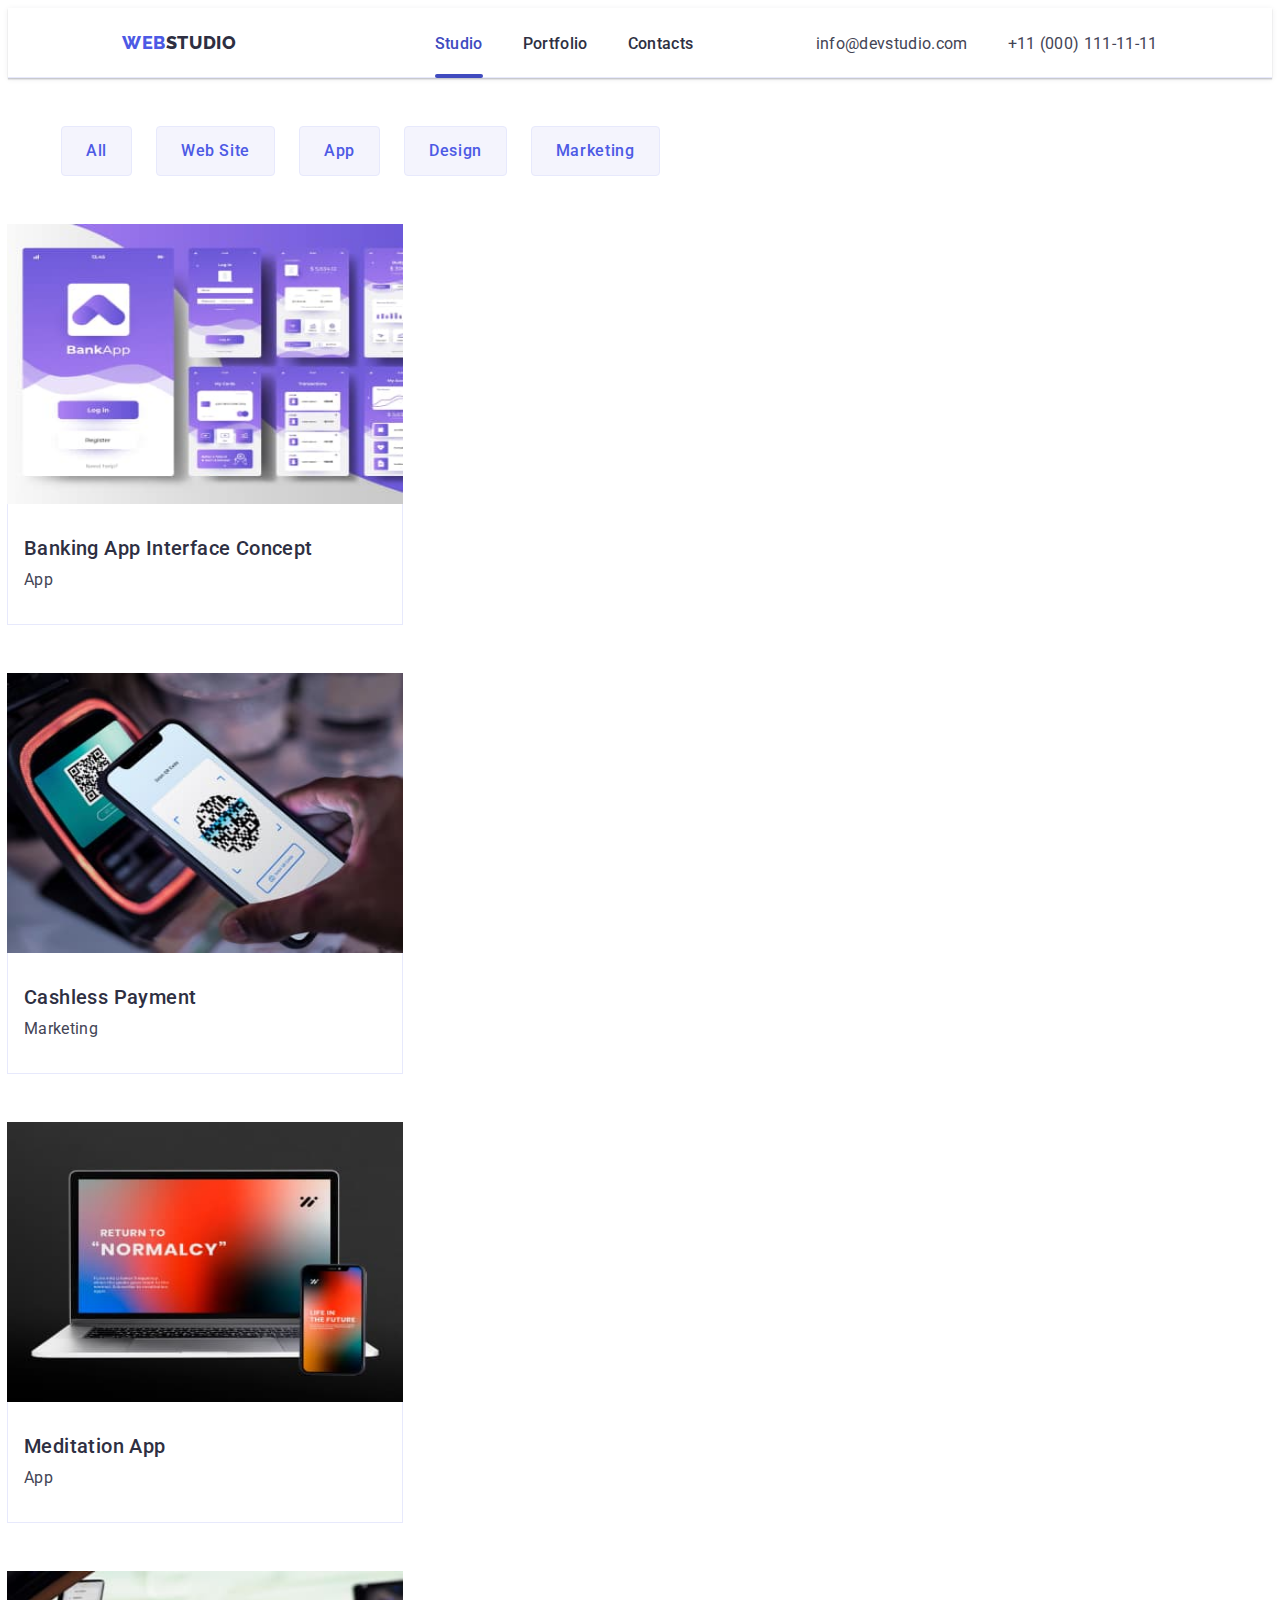
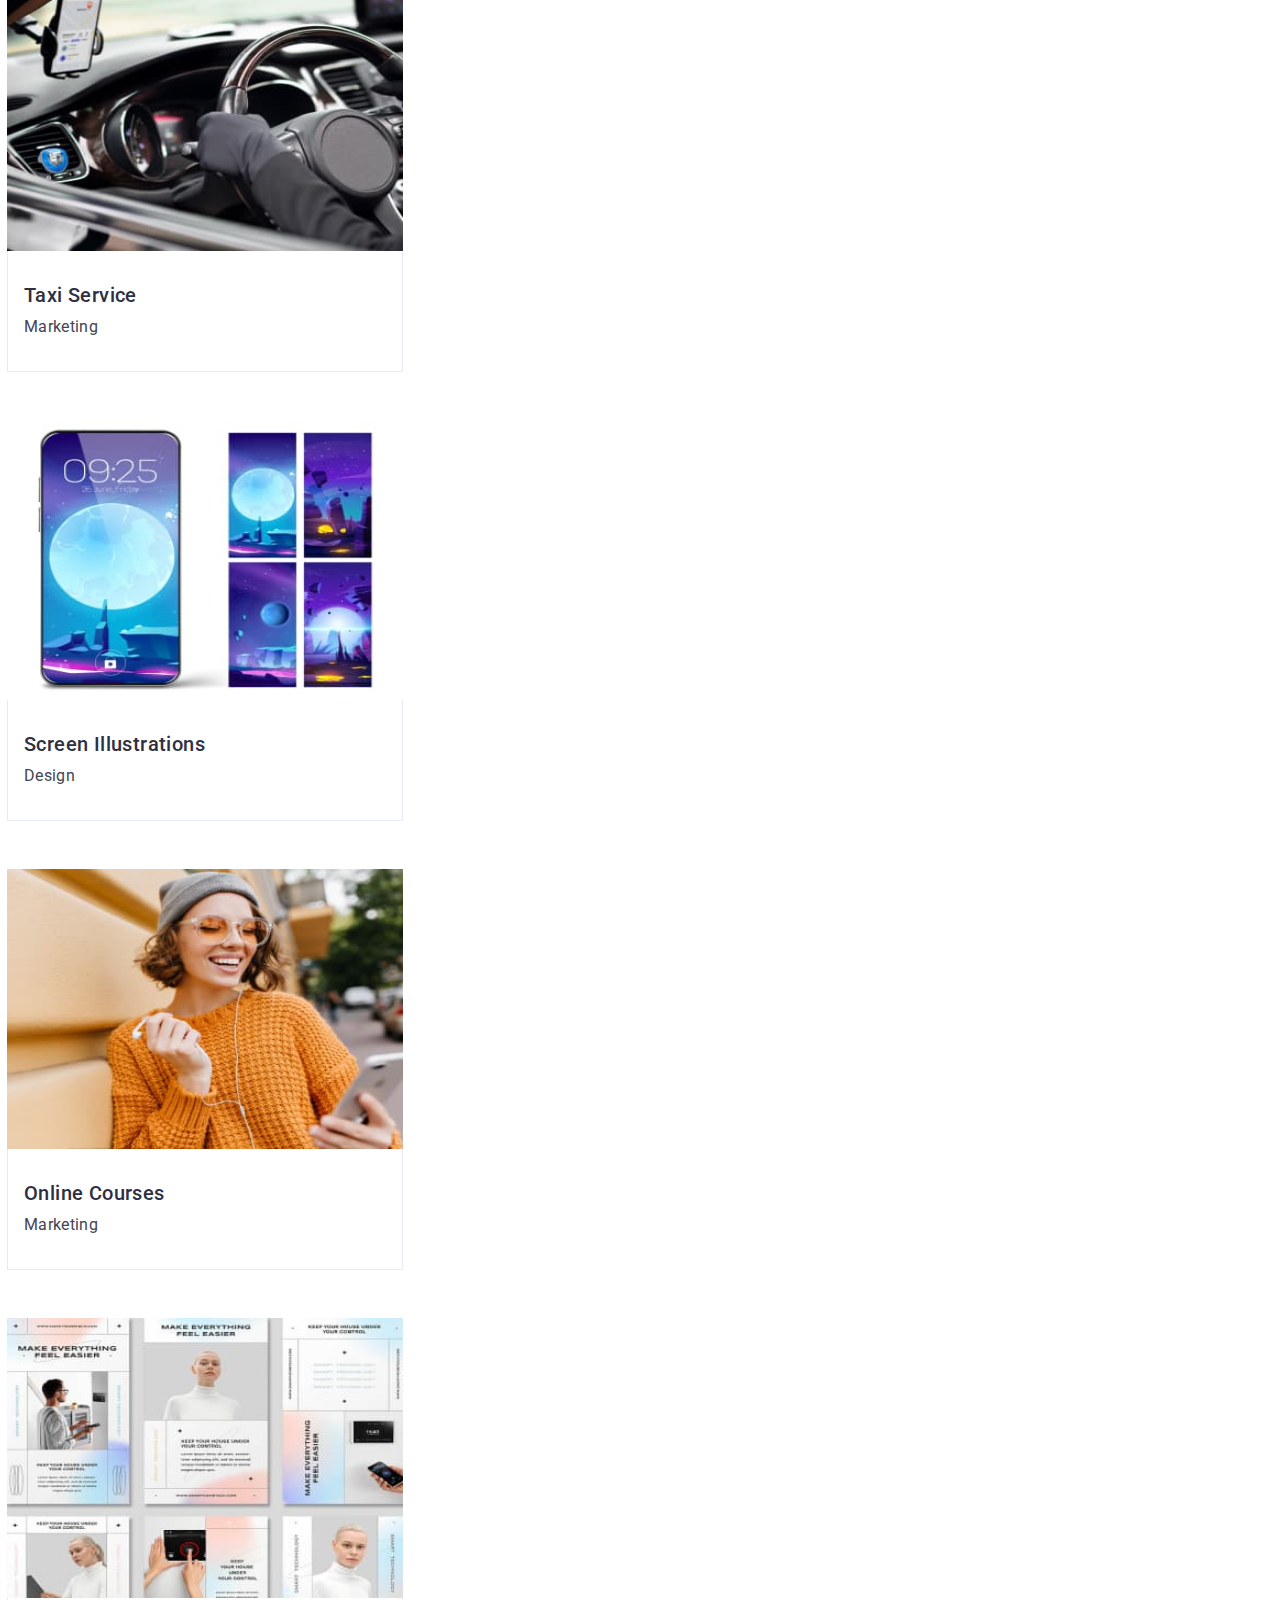
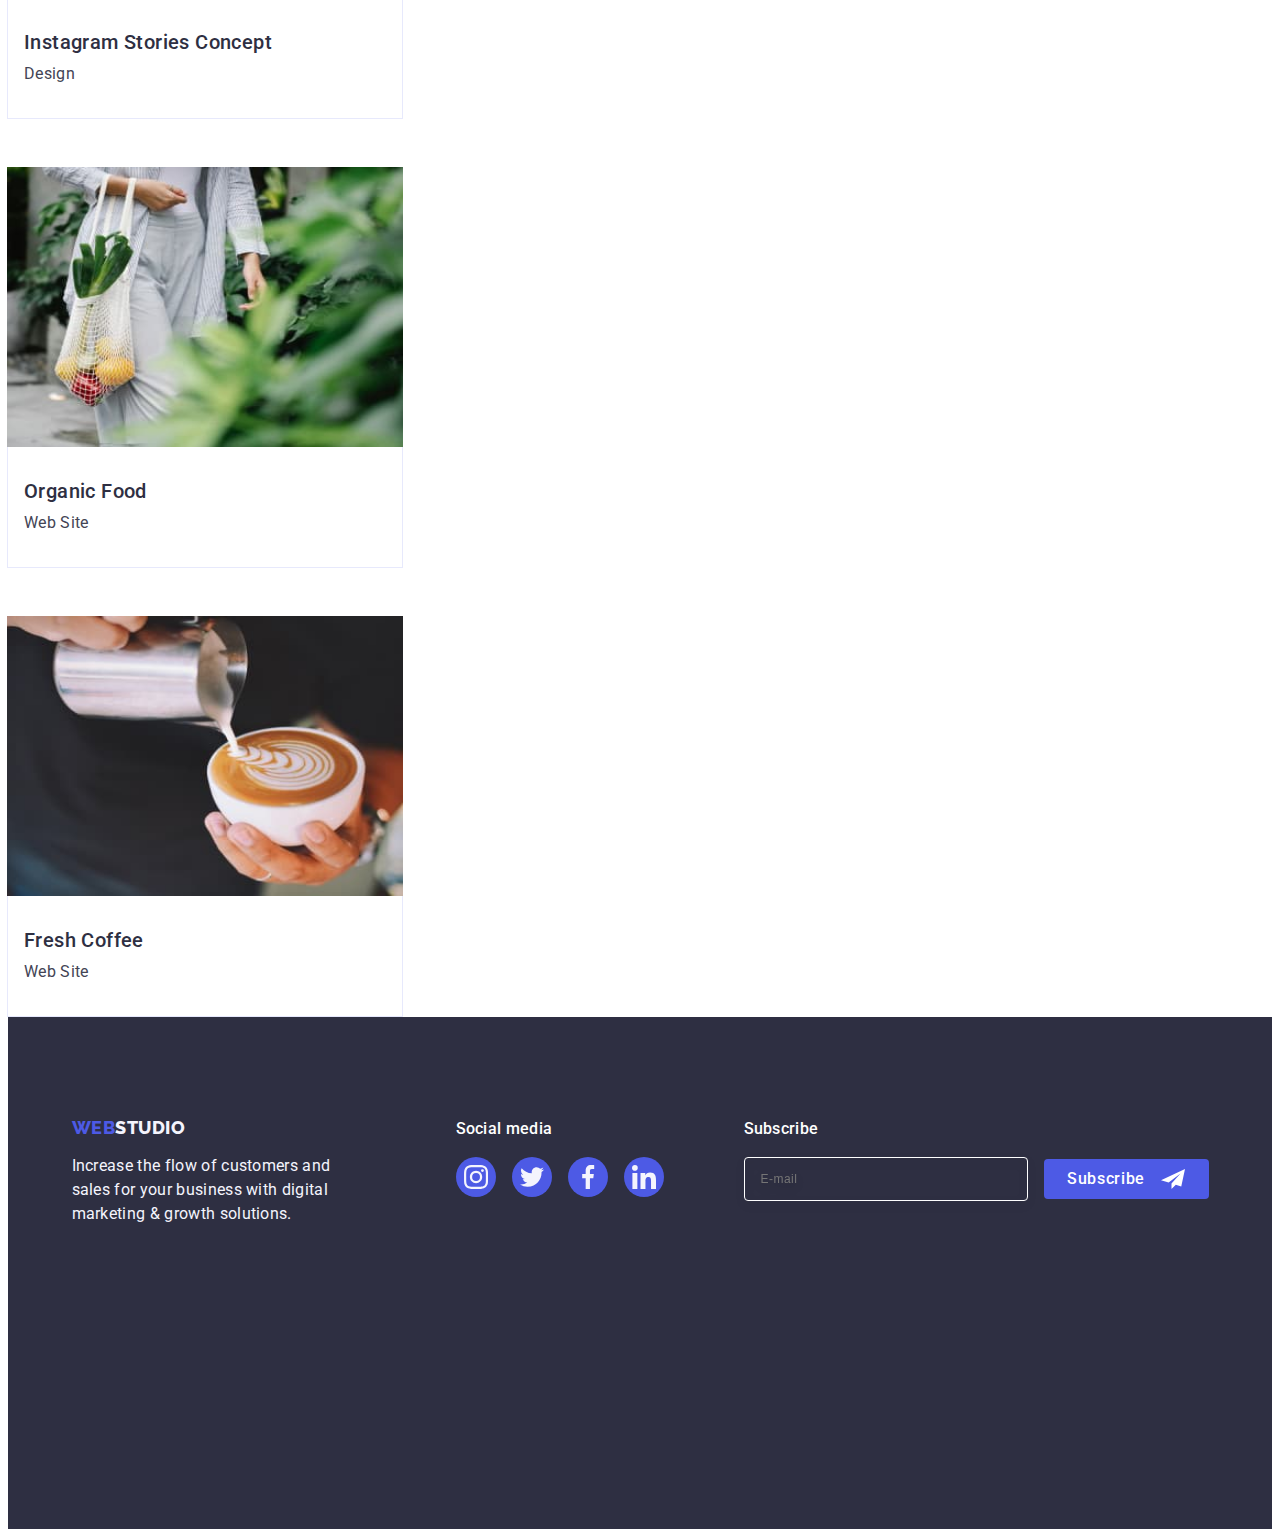
==== commit d1cc60dd: "portfolio work" ====
--- a/portfolio.html
+++ b/portfolio.html
@@ -23,16 +23,21 @@
   <body>
     <header class="header">
       <div class="container container-header">
+        <a class="header-logo link" href="./index.html"
+          >Web<span class="header-span">Studio</span></a
+        >
+        <button class="burger-btn" type="button" data-menu-open>
+          <svg class="burger-icon" width="32" height="22">
+            <use href="./images/icons.svg#icon-menu-btn"></use>
+          </svg>
+        </button>
         <nav class="header-nav">
-          <a class="header-logo link" href="./index.html"
-            >Web<span class="header-span">Studio</span></a
-          >
           <ul class="header-list list">
-            <li><a class="header-link link" href="./index.html">Studio</a></li>
-            <li>
-              <a class="header-link link current" href="./portfolio.html"
-                >Portfolio</a
-              >
+            <li>
+              <a class="header-link link current" href="./index.html">Studio</a>
+            </li>
+            <li>
+              <a class="header-link link" href="./portfolio.html">Portfolio</a>
             </li>
             <li><a class="header-link link" href="">Contacts</a></li>
           </ul>
@@ -51,6 +56,72 @@
             </li>
           </ul>
         </address>
+      </div>
+      <div class="mobile-menu is-hidden" data-menu>
+        <div>
+        <button class="burger-btn-close" type="button" data-menu-close>
+          <svg width="8" height="8" class="modal-icon">
+            <use href="./images/icons.svg#icon-close"></use>
+          </svg>
+        </button>
+        <nav class="mob-nav">
+          <ul class="mob-list list">
+            <li class="mob-items">
+              <a class="mob-link link current" href="./index.html"
+                >Studio</a
+              >
+            </li>
+            <li class="mob-items">
+              <a class="mob-link link" href="./portfolio.html">Portfolio</a>
+            </li>
+            <li class="mob-items">
+              <a class="mob-link link" href="">Contacts</a>
+            </li>
+          </ul>
+          </nav>
+        </div>
+        <div>
+        <!-- <address class="mob-contacts"> -->
+          <ul class="mob-contacts-list list">
+            <li class="mob-contacts-items"
+              <a class="mob-contacts-link link" href="tel:+110001111111"
+                >+11 (000) 111-11-11</a
+              >
+            </li>
+            <li class="mob-contacts-items">
+              <a class="mob-contacts-link link" href="mailto:info@devstudio.com"
+                >info@devstudio.com</a
+              >
+            </li>
+          </ul>
+        <!-- </address> -->
+        <ul class="mob-soc-container list">
+          <li class="mob-soc">
+            <a class="mob-soc-link link" href="/" target="_blank">
+              <svg class="mob-soc-icons" width="24" height="24">
+                <use href="./images/icons.svg#icon-instagram"></use>
+              </svg>
+            </a>
+          </li>
+          <li class="mob-soc">
+            <a class="mob-soc-link link" href="/" target="_blank">
+              <svg class="mob-soc-icons" width="24" height="24">
+                <use href="./images/icons.svg#icon-twitter"></use></svg
+            ></a>
+          </li>
+          <li class="mob-soc">
+            <a class="mob-soc-link link" href="/" target="_blank">
+              <svg class="mob-soc-icons" width="24" height="24">
+                <use href="./images/icons.svg#icon-facebook"></use></svg
+            ></a>
+          </li>
+          <li class="mob-soc">
+            <a class="mob-soc-link link" href="/" target="_blank">
+              <svg class="mob-soc-icons" width="24" height="24">
+                <use href="./images/icons.svg#icon-linkedin"></use></svg
+            ></a>
+          </li>
+        </ul></div>
       </div>
     </header>
     <main>
@@ -74,13 +145,17 @@
             <li class="portfolio-border">
               <a class="portfolio-list-link link" href="/"
                 ><div class="portfolio-cover">
-                  <img
-                    srcset="./images/s1.jpg 1x, ./images/s12x.jpg 2x"
-                    src="./images/s1.jpg"
-                    alt="Banking App Interface Concept"
-                    width="360"
-                    height="300"
-                  />
+                  <picture class="portfolio-image">
+                    <source srcset="./images/s1.jpg 1x, ./images/s12x.jpg 2x" media="(min-width: 1158px)"/>
+                    <source srcset="./images/tab-s1.jpg 1x, ./images/tab-s12x.jpg 2x" media="(min-width: 768px)"/>
+                    <source srcset="./images/mob-s1.jpg 1x, ./images/mob-s12x.jpg 2x" media="(min-width: 428px)"/>
+                    <img
+                    src="./images/mob-s1.jpg"
+                    alt="Banking App Interface Concept"
+                    width="396"
+                    height="280"
+                  />
+                  </picture>
                   <p class="portfolio-cover-text">
                     14 Stylish and User-Friendly App Design Concepts · Task
                     Manager App · Calorie Tracker App · Exotic Fruit Ecommerce
@@ -98,13 +173,17 @@
             <li class="portfolio-border">
               <a class="portfolio-list-link link" href="/"
                 ><div class="portfolio-cover">
-                  <img
-                    srcset="./images/s2.jpg 1x, ./images/s22x.jpg 2x"
-                    src="./images/s2.jpg"
-                    alt="Cashless Payment"
-                    width="360"
-                    height="300"
-                  />
+                  <picture>
+                    <source srcset="./images/s2.jpg 1x, ./images/s22x.jpg 2x" media="(min-width: 1158px)"/>
+                    <source srcset="./images/tab-s2.jpg 1x, ./images/tab-s22x.jpg 2x" media="(min-width: 768px)"/>
+                    <source srcset="./images/mob-s2.jpg 1x, ./images/mob-s22x.jpg 2x" media="(min-width: 428px)"/>
+                    <img
+                    src="./images/mob-s2.jpg"
+                    alt="Banking App Interface Concept"
+                    width="396"
+                    height="280"
+                  />
+                  </picture>
                   <p class="portfolio-cover-text">
                     14 Stylish and User-Friendly App Design Concepts · Task
                     Manager App · Calorie Tracker App · Exotic Fruit Ecommerce
@@ -120,13 +199,17 @@
             <li class="portfolio-border">
               <a class="portfolio-list-link link" href="/"
                 ><div class="portfolio-cover">
-                  <img
-                    srcset="./images/s3.jpg 1x, ./images/s32x.jpg 2x"
-                    src="./images/s3.jpg"
-                    alt="Meditation App"
-                    width="360"
-                    height="300"
-                  />
+                  <picture>
+                    <source srcset="./images/s3.jpg 1x, ./images/s32x.jpg 2x" media="(min-width: 1158px)"/>
+                    <source srcset="./images/tab-s3.jpg 1x, ./images/tab-s32x.jpg 2x" media="(min-width: 768px)"/>
+                    <source srcset="./images/mob-s3.jpg 1x, ./images/mob-s32x.jpg 2x" media="(min-width: 428px)"/>
+                    <img
+                    src="./images/mob-s3.jpg"
+                    alt="Banking App Interface Concept"
+                    width="396"
+                    height="280"
+                  />
+                  </picture>
                   <p class="portfolio-cover-text">
                     14 Stylish and User-Friendly App Design Concepts · Task
                     Manager App · Calorie Tracker App · Exotic Fruit Ecommerce
@@ -142,13 +225,18 @@
             <li class="portfolio-border">
               <a class="portfolio-list-link link" href="/"
                 ><div class="portfolio-cover">
-                  <img
-                    srcset="./images/s4.jpg 1x, ./images/s42x.jpg 2x"
-                    src="./images/s4.jpg"
-                    alt="Taxi Service"
-                    width="360"
-                    height="300"
-                  />
+                  <picture>
+                    <source srcset="./images/s4.jpg 1x, ./images/s42x.jpg 2x" media="(min-width: 1158px)"/>
+                    <source srcset="./images/tab-s4.jpg 1x, ./images/tab-s42x.jpg 2x" media="(min-width: 768px)"/>
+                    <source srcset="./images/mob-s4.jpg 1x, ./images/mob-s42x.jpg 2x" media="(min-width: 428px)"/>
+                    <img
+                    src="./images/mob-s4.jpg"
+                    alt="Banking App Interface Concept"
+                    width="396"
+                    height="280"
+                  />
+                  </picture>
+                  
                   <p class="portfolio-cover-text">
                     14 Stylish and User-Friendly App Design Concepts · Task
                     Manager App · Calorie Tracker App · Exotic Fruit Ecommerce
@@ -164,13 +252,18 @@
             <li class="portfolio-border">
               <a class="portfolio-list-link link" href="/"
                 ><div class="portfolio-cover">
-                  <img
-                    srcset="./images/s5.jpg 1x, ./images/s52x.jpg 2x"
-                    src="./images/s5.jpg"
-                    alt="Screen Illustrations"
-                    width="360"
-                    height="300"
-                  />
+                  <picture>
+                    <source srcset="./images/s5.jpg 1x, ./images/s52x.jpg 2x" media="(min-width: 1158px)"/>
+                    <source srcset="./images/tab-s5.jpg 1x, ./images/tab-s52x.jpg 2x" media="(min-width: 768px)"/>
+                    <source srcset="./images/mob-s5.jpg 1x, ./images/mob-s52x.jpg 2x" media="(min-width: 428px)"/>
+                    <img
+                    src="./images/mob-s5.jpg"
+                    alt="Banking App Interface Concept"
+                    width="396"
+                    height="280"
+                  />
+                  </picture>
+                  
                   <p class="portfolio-cover-text">
                     14 Stylish and User-Friendly App Design Concepts · Task
                     Manager App · Calorie Tracker App · Exotic Fruit Ecommerce
@@ -186,13 +279,18 @@
             <li class="portfolio-border">
               <a class="portfolio-list-link link" href="/"
                 ><div class="portfolio-cover">
-                  <img
-                    srcset="./images/s6.jpg 1x, ./images/s62x.jpg 2x"
-                    src="./images/s6.jpg"
-                    alt="Woman"
-                    width="360"
-                    height="300"
-                  />
+                  <picture>
+                    <source srcset="./images/s6.jpg 1x, ./images/s62x.jpg 2x" media="(min-width: 1158px)"/>
+                    <source srcset="./images/tab-s6.jpg 1x, ./images/tab-s62x.jpg 2x" media="(min-width: 768px)"/>
+                    <source srcset="./images/mob-s6.jpg 1x, ./images/mob-s62x.jpg 2x" media="(min-width: 428px)"/>
+                    <img
+                    src="./images/mob-s6.jpg"
+                    alt="Banking App Interface Concept"
+                    width="396"
+                    height="280"
+                  />
+                  </picture>
+                  
                   <p class="portfolio-cover-text">
                     14 Stylish and User-Friendly App Design Concepts · Task
                     Manager App · Calorie Tracker App · Exotic Fruit Ecommerce
@@ -208,13 +306,18 @@
             <li class="portfolio-border">
               <a class="portfolio-list-link link" href="/"
                 ><div class="portfolio-cover">
-                  <img
-                    srcset="./images/s7.jpg 1x, ./images/s72x.jpg 2x"
-                    src="./images/s7.jpg"
-                    alt="Instagram Stories"
-                    width="360"
-                    height="300"
-                  />
+                  <picture>
+                    <source srcset="./images/s7.jpg 1x, ./images/s72x.jpg 2x" media="(min-width: 1158px)"/>
+                    <source srcset="./images/tab-s7.jpg 1x, ./images/tab-s72x.jpg 2x" media="(min-width: 768px)"/>
+                    <source srcset="./images/mob-s7.jpg 1x, ./images/mob-s72x.jpg 2x" media="(min-width: 428px)"/>
+                    <img
+                    src="./images/mob-s7.jpg"
+                    alt="Banking App Interface Concept"
+                    width="396"
+                    height="280"
+                  />
+                  </picture>
+                  
                   <p class="portfolio-cover-text">
                     14 Stylish and User-Friendly App Design Concepts · Task
                     Manager App · Calorie Tracker App · Exotic Fruit Ecommerce
@@ -232,13 +335,18 @@
             <li class="portfolio-border">
               <a class="portfolio-list-link link" href="/"
                 ><div class="portfolio-cover">
-                  <img
-                    srcset="./images/s8.jpg 1x, ./images/s82x.jpg 2x"
-                    src="./images/s8.jpg"
-                    alt="Person with Organic Food"
-                    width="360"
-                    height="300"
-                  />
+                  <picture>
+                    <source srcset="./images/s8.jpg 1x, ./images/s82x.jpg 2x" media="(min-width: 1158px)"/>
+                    <source srcset="./images/tab-s8.jpg 1x, ./images/tab-s82x.jpg 2x" media="(min-width: 768px)"/>
+                    <source srcset="./images/mob-s8.jpg 1x, ./images/mob-s82x.jpg 2x" media="(min-width: 428px)"/>
+                    <img
+                    src="./images/mob-s8.jpg"
+                    alt="Banking App Interface Concept"
+                    width="396"
+                    height="280"
+                  />
+                  </picture>
+                  
                   <p class="portfolio-cover-text">
                     14 Stylish and User-Friendly App Design Concepts · Task
                     Manager App · Calorie Tracker App · Exotic Fruit Ecommerce
@@ -254,13 +362,18 @@
             <li class="portfolio-border">
               <a class="portfolio-list-link link" href="/"
                 ><div class="portfolio-cover">
-                  <img
-                    srcset="./images/s9.jpg 1x, ./images/s92x.jpg 2x"
-                    src="./images/s9.jpg"
-                    alt="Fresh Coffee"
-                    width="360"
-                    height="300"
-                  />
+                  <picture>
+                    <source srcset="./images/s9.jpg 1x, ./images/s92x.jpg 2x" media="(min-width: 1158px)"/>
+                    <source srcset="./images/tab-s9.jpg 1x, ./images/tab-s92x.jpg 2x" media="(min-width: 768px)"/>
+                    <source srcset="./images/mob-s9.jpg 1x, ./images/mob-s92x.jpg 2x" media="(min-width: 428px)"/>
+                    <img
+                    src="./images/mob-s9.jpg"
+                    alt="Banking App Interface Concept"
+                    width="396"
+                    height="280"
+                  />
+                  </picture>
+                  
                   <p class="portfolio-cover-text">
                     14 Stylish and User-Friendly App Design Concepts · Task
                     Manager App · Calorie Tracker App · Exotic Fruit Ecommerce
@@ -343,5 +456,6 @@
         </div>
       </div>
     </footer>
+    <script src="./js/mobile-menu.js"></script>
   </body>
 </html>
--- a/css/styles.css
+++ b/css/styles.css
@@ -82,8 +82,9 @@
   justify-content: space-between;
   position: fixed;
   top: 0;
-  width: 100%;
+  width: 100vw;
   height: 100%;
+  overflow-y: auto;
   z-index: 2;
   background-color: var(--white-background);
   padding: 24px 24px 40px 40px;
@@ -401,8 +402,6 @@
 }
 .customers {
   padding: 96px 0;
-  /* padding-top: 120px;
-  padding-bottom: 120px; */
 }
 .customers-title {
   color: var(--theme-dark);
@@ -473,7 +472,7 @@
   max-width: 264px;
 }
 .footer-container {
-  margin: 0 auto;
+  /* margin: 0 auto; */
   display: flex;
   flex-wrap: wrap;
   gap: 72px;
@@ -481,9 +480,7 @@
   align-items: center;
   /* align-items: baseline; */
 }
-/* .footer-info-container {
-  margin-right: 120px;
-} */
+
 .footer-soc {
   font-weight: 500;
   font-size: 16px;
@@ -578,14 +575,18 @@
   margin-left: 16px;
 }
 .portfolio {
-  padding-top: 96px;
-  padding-bottom: 120px;
+  /* padding-top: 96px;
+  padding-bottom: 120px; */
 }
 .portfolio-list-button {
   display: flex;
-  gap: 24px;
-  justify-content: center;
-  margin-bottom: 72px;
+  flex-wrap: wrap;
+  gap: 16px 24px;
+  margin: 48px 0;
+  /* gap: 24px; */
+  /* justify-content: center; */
+  /* justify-content: start; */
+  /* margin-bottom: 72px; */
 }
 .portfolio-button {
   font-family: "Roboto", sans-serif;
@@ -610,16 +611,23 @@
     0px 2px 2px rgba(0, 0, 0, 0.12);
   border: 1px solid transparent;
 }
+.portfolio-image {
+  display: block;
+  width: 100%;
+}
 .portfolio-list {
   display: flex;
-  row-gap: 48px;
-  column-gap: 24px;
+  gap: 48px;
+  /* row-gap: 48px;
+  column-gap: 24px; */
   flex-wrap: wrap;
-  justify-content: center;
-}
-.portfolio-border {
+  /* flex-direction: column; */
+  justify-content: center;
+  width: 288px;
+}
+/* .portfolio-border {
   width: calc((100% - 48px) / 3);
-}
+} */
 .portfolio-container {
   padding: 32px 16px;
   border: 1px solid var(--borber-btn);
@@ -864,26 +872,42 @@
   .container {
     max-width: 428px;
   }
-  .heder {
-    width: 428px;
-  }
+  .container-header {
+    max-width: 428px;
+  }
+  /* .heder {
+      width: 428px;
+    } */
   .mob-contacts-items:first-child {
     font-size: 36px;
   }
   .mob-soc-container {
     gap: 56px;
   }
+  .hero-container {
+    max-width: 428px;
+  }
   .hero {
     width: 428px;
   }
-  .discrp {
+  .discrp-container {
     max-width: 428px;
   }
-  .team {
+  /* .discrp {
     max-width: 428px;
-  }
-  .footer {
+  } */
+  .team-section-container {
+    min-width: 428px;
+  }
+  /* .team {
     max-width: 428px;
+  } */
+  /* .footer {
+    max-width: 428px;
+    margin: 0 auto;
+  } */
+  .footer-container {
+    min-width: 428px;
     margin: 0 auto;
   }
   .footer-input {
@@ -896,14 +920,18 @@
     max-width: 768px;
   }
   .header {
-    max-width: 768px;
+    /* max-width: 768px; */
     margin: 0 auto;
     padding-bottom: 0;
     padding-top: 0;
   }
-  /* .container-header {
-    align-items: baseline;
-  } */
+  .container-header {
+    align-items: center;
+    max-width: 768px;
+    /* margin: 0 auto;
+    padding-bottom: 0;
+    padding-top: 0; */
+  }
   .header-logo {
     padding: 24px 0;
   }
@@ -973,6 +1001,9 @@
     background-color: var(--active-link);
     display: block;
   }
+  .hero-container {
+    max-width: 768px;
+  }
   .hero {
     width: 768px;
     background-image: linear-gradient(
@@ -1000,9 +1031,12 @@
     margin-bottom: 36px;
     width: 496px;
   }
-  .discrp {
+  .discrp-container {
+    min-width: 768px;
+  }
+  /* .discrp {
     max-width: 768px;
-  }
+  } */
   .discrp-list {
     row-gap: 72px;
     column-gap: 24px;
@@ -1010,9 +1044,12 @@
   .discrp-list li {
     width: calc((100% - 24px) / 2);
   }
-  .team {
+  .team-section-container {
     max-width: 768px;
   }
+  /* .team {
+    max-width: 768px;
+  } */
   .team-list {
     row-gap: 64px;
     column-gap: 24px;
@@ -1024,21 +1061,38 @@
     width: 100%;
     height: auto;
   }
-  .customers-list {
+  .customers-container {
+    max-width: 768px;
+  }
+  .customers .customers-list {
     gap: 72px 24px;
   }
   .customers-items {
     width: calc((100% - 48px) / 3);
   }
   .footer-container {
+    align-items: baseline;
     gap: 72px 24px;
+    justify-content: start;
+    /* margin-left: 108px; */
+    max-width: 768px;
   }
   .footer {
-    max-width: 768px;
+    /* width: 768px; */
     margin: 0 auto;
+    padding-left: 92px;
   }
   .footer-logo {
     justify-content: start;
+  }
+  .footer-input {
+    width: 264px;
+  }
+  .footer-soc {
+    text-align: start;
+  }
+  .subscribe-title {
+    text-align: start;
   }
 }
 
@@ -1048,8 +1102,11 @@
     padding-right: 15px;
     padding-left: 15px;
   }
+  .container-header {
+    max-width: 1158px;
+  }
   .header {
-    max-width: 1158px;
+    /* max-width: 1158px; */
     /* padding: 24px 0; */
   }
   .container-header {
@@ -1068,6 +1125,9 @@
   }
   .header-logo {
     margin-right: 76px;
+  }
+  .hero-container {
+    max-width: 1158px;
   }
   .hero {
     width: 1158px;
@@ -1096,8 +1156,11 @@
     letter-spacing: 0.02em;
     max-width: 496px;
   }
+  .discrp-container {
+    max-width: 1158px;
+  }
   .discrp {
-    max-width: 1158px;
+    /* max-width: 1158px; */
     padding: 120px 0;
   }
   .discrp-list li {
@@ -1122,6 +1185,9 @@
   .discrp-text {
     font-weight: 400;
   }
+  .doing-container {
+    max-width: 1158px;
+  }
   .doing {
     display: block;
     padding-bottom: 120px;
@@ -1140,8 +1206,11 @@
     color: var(--theme-dark);
     margin-bottom: 72px;
   }
+  .team-container {
+    max-width: 1158px;
+  }
   .team {
-    max-width: 1158px;
+    /* max-width: 1158px; */
     padding: 120px 0;
   }
   .team-list {
@@ -1149,6 +1218,9 @@
   }
   .team-item {
     width: calc((100% - 72px) / 4);
+  }
+  .customers-container {
+    max-width: 1158px;
   }
   .customers {
     padding-top: 120px;
@@ -1160,4 +1232,21 @@
   .customers-items {
     width: calc((100% - 120px) / 6);
   }
-}
+  .footer-container {
+    /* margin-left: 0; */
+    max-width: 1158px;
+    justify-content: center;
+    gap: 0;
+  }
+  .footer {
+    padding: 100px 0;
+    width: 100%;
+    margin: 0 auto;
+  }
+  .footer-info-container {
+    margin-right: 120px;
+  }
+  .footer-subscribe {
+    margin-left: 80px;
+  }
+}
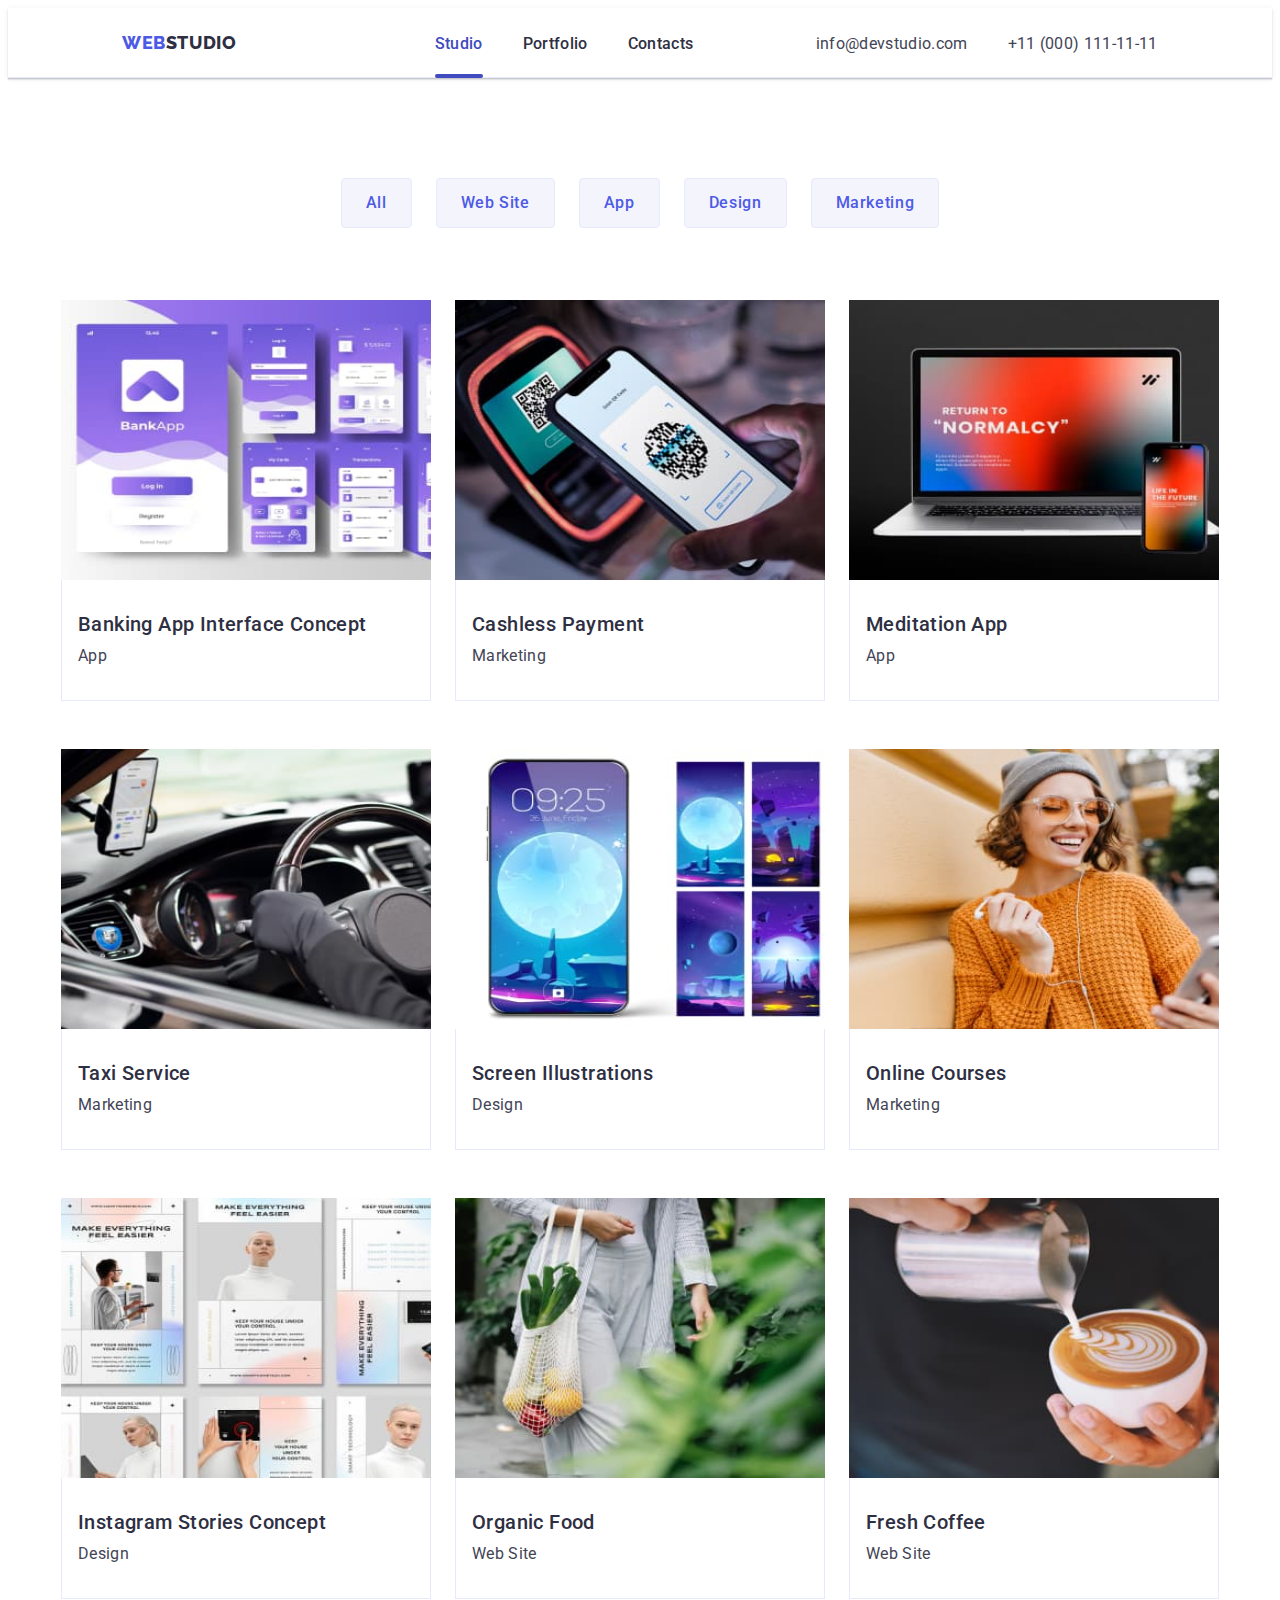
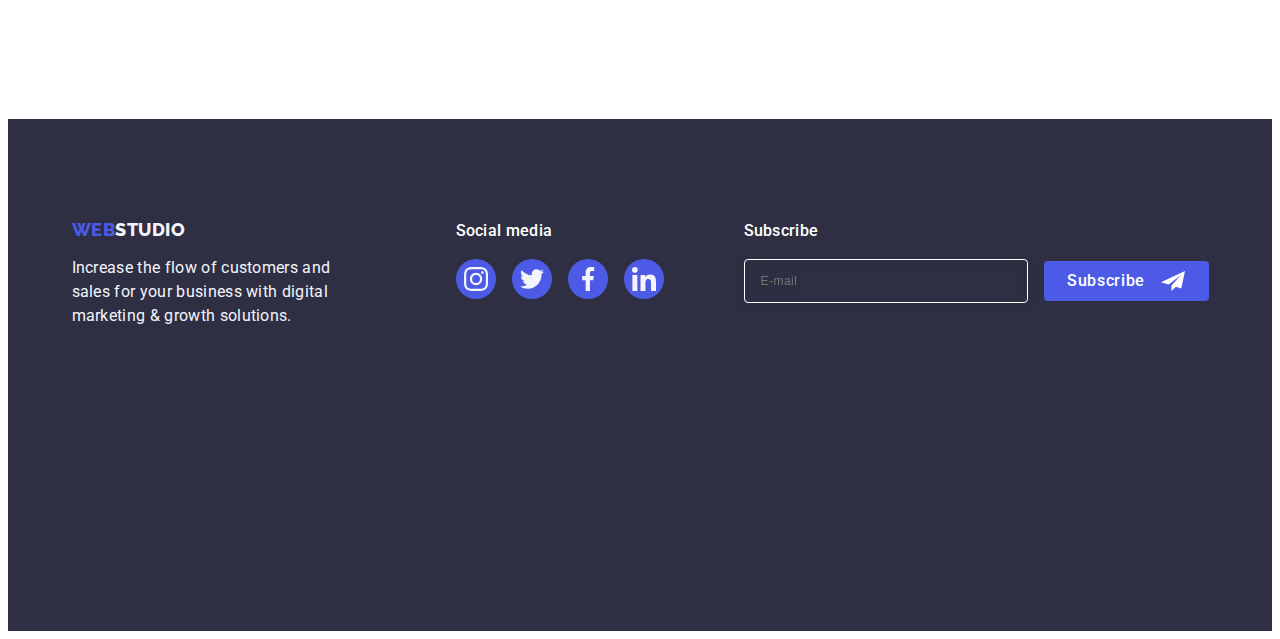
==== commit 0e7123a9: "portfolio attempt2" ====
--- a/portfolio.html
+++ b/portfolio.html
@@ -126,7 +126,7 @@
     </header>
     <main>
       <section class="portfolio">
-        <div class="container">
+        <div class="container portfolio-section-container">
           <h1 class="portfolio-title visually-hidden">Section</h1>
           <ul class="portfolio-list-button list">
             <li><button class="portfolio-button" type="button">All</button></li>
--- a/css/styles.css
+++ b/css/styles.css
@@ -582,10 +582,10 @@
   display: flex;
   flex-wrap: wrap;
   gap: 16px 24px;
-  margin: 48px 0;
+  margin-bottom: 48px;
+  padding-top: 48px;
   /* gap: 24px; */
   /* justify-content: center; */
-  /* justify-content: start; */
   /* margin-bottom: 72px; */
 }
 .portfolio-button {
@@ -623,11 +623,7 @@
   flex-wrap: wrap;
   /* flex-direction: column; */
   justify-content: center;
-  width: 288px;
-}
-/* .portfolio-border {
-  width: calc((100% - 48px) / 3);
-} */
+}
 .portfolio-container {
   padding: 32px 16px;
   border: 1px solid var(--borber-btn);
@@ -897,7 +893,7 @@
     max-width: 428px;
   } */
   .team-section-container {
-    min-width: 428px;
+    max-width: 428px;
   }
   /* .team {
     max-width: 428px;
@@ -907,11 +903,17 @@
     margin: 0 auto;
   } */
   .footer-container {
-    min-width: 428px;
+    max-width: 428px;
     margin: 0 auto;
   }
   .footer-input {
     width: 398px;
+  }
+  .portfolio-section-container {
+    max-width: 428px;
+  }
+  .portfolio {
+    padding-bottom: 48px;
   }
 }
 
@@ -1094,6 +1096,25 @@
   .subscribe-title {
     text-align: start;
   }
+  .portfolio-section-container {
+    max-width: 768px;
+  }
+  .portfolio-list-button {
+    gap: 24px;
+    padding-top: 64px;
+    margin-bottom: 64px;
+    justify-content: center;
+  }
+  .portfolio-list {
+    justify-content: start;
+    gap: 72px 24px;
+  }
+  .portfolio-border {
+    width: calc((100% - 24px) / 2);
+  }
+  .portfolio {
+    padding-bottom: 96px;
+  }
 }
 
 @media screen and (min-width: 1158px) {
@@ -1249,4 +1270,21 @@
   .footer-subscribe {
     margin-left: 80px;
   }
-}
+  .portfolio-section-container {
+    max-width: 1158px;
+  }
+  .portfolio-list-button {
+    padding-top: 100px;
+    margin-bottom: 72px;
+  }
+  .portfolio-list {
+    row-gap: 48px;
+    column-gap: 24px;
+  }
+  .portfolio-border {
+    width: calc((100% - 48px) / 3);
+  }
+  .portfolio {
+    padding-bottom: 120px;
+  }
+}
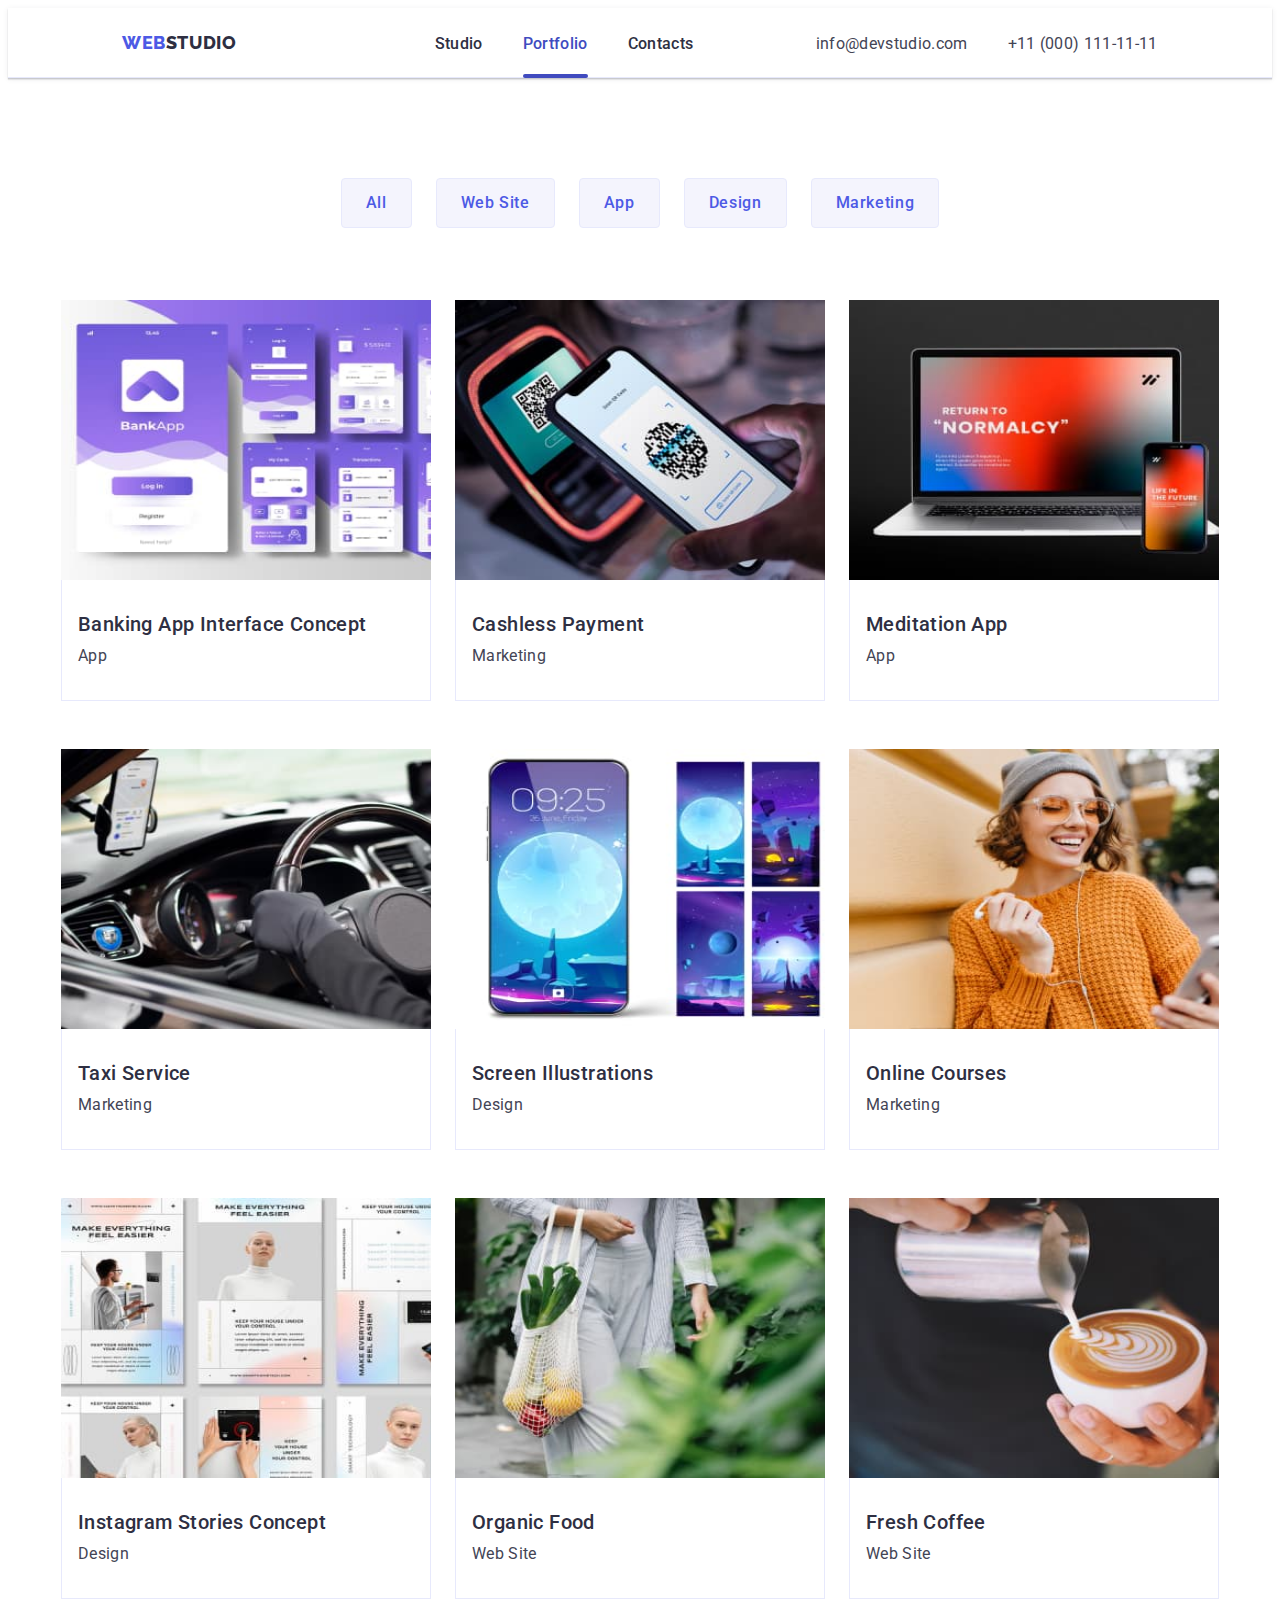
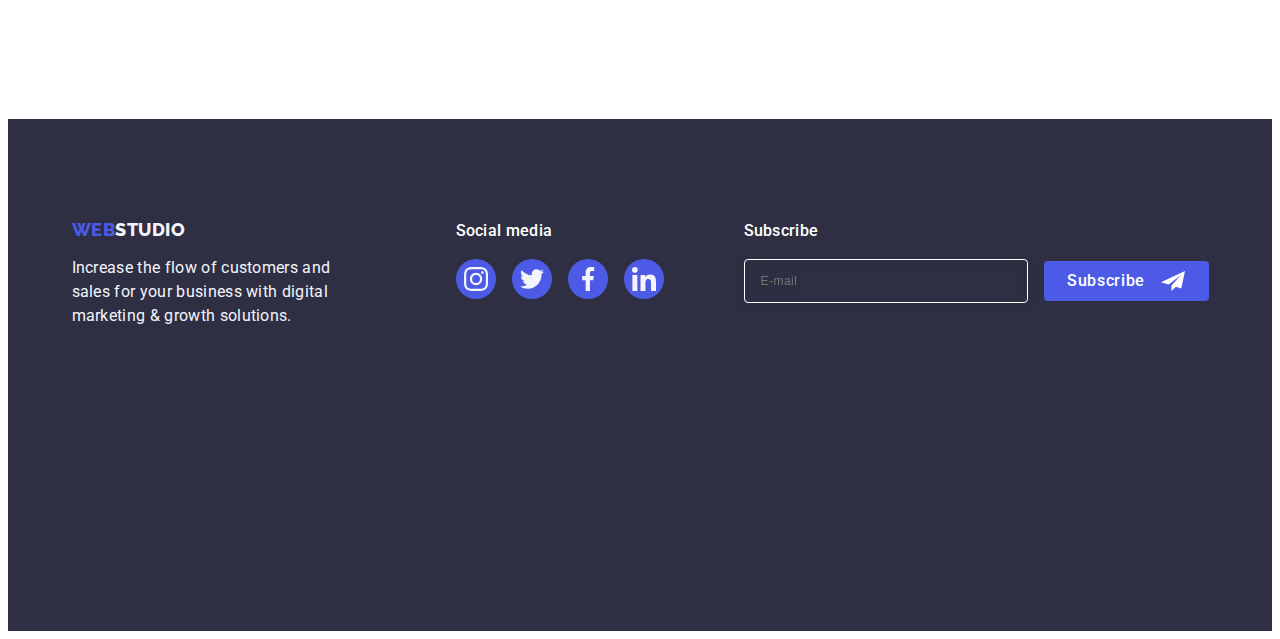
==== commit c36f5f56: "final comit" ====
--- a/portfolio.html
+++ b/portfolio.html
@@ -34,10 +34,10 @@
         <nav class="header-nav">
           <ul class="header-list list">
             <li>
-              <a class="header-link link current" href="./index.html">Studio</a>
-            </li>
-            <li>
-              <a class="header-link link" href="./portfolio.html">Portfolio</a>
+              <a class="header-link link" href="./index.html">Studio</a>
+            </li>
+            <li>
+              <a class="header-link link current" href="./portfolio.html">Portfolio</a>
             </li>
             <li><a class="header-link link" href="">Contacts</a></li>
           </ul>
--- a/css/styles.css
+++ b/css/styles.css
@@ -84,12 +84,14 @@
   top: 0;
   width: 100vw;
   height: 100%;
-  overflow-y: auto;
+  overflow-y: scroll;
   z-index: 2;
   background-color: var(--white-background);
   padding: 24px 24px 40px 40px;
 }
 .burger-btn-close {
+  width: 24px;
+  height: 24px;
   background-color: transparent;
   display: block;
   margin-left: auto;
@@ -97,6 +99,10 @@
   border: 1px solid var(--borber-btn);
   fill: var(--theme-dark);
   margin-bottom: 32px;
+  cursor: pointer;
+  display: flex;
+  align-items: center;
+  justify-content: center;
 }
 .mob-list {
   color: var(--theme-dark);
@@ -148,8 +154,6 @@
 }
 .header-nav {
   display: none;
-  /* display: flex;
-  align-items: center; */
 }
 .header-logo {
   font-family: "Raleway", sans-serif;
@@ -184,7 +188,6 @@
 }
 .contacts {
   display: none;
-  /* font-style: normal; */
 }
 
 .contacts-link {
@@ -246,14 +249,10 @@
   font-size: 36px;
   font-weight: 700;
   line-height: 1.11;
-  letter-spacing: 0.72px;
-  /* font-weight: 700;
-  font-size: 56px;
-  line-height: 1.07;
-  letter-spacing: 0.02em; */
+  letter-spacing: 0.02em;
   color: var(--white-background);
   text-align: center;
-  /* max-width: 496px; */
+  max-width: 320px;
   margin-left: auto;
   margin-right: auto;
   margin-bottom: 72px;
@@ -296,7 +295,7 @@
   font-size: 36px;
   font-weight: 700;
   line-height: 1.11;
-  letter-spacing: 0.72px;
+  letter-spacing: 0.02em;
   color: var(--theme-dark);
   margin-bottom: 8px;
 }
@@ -455,7 +454,6 @@
   letter-spacing: 0.03em;
   color: var(--logo-color);
   text-transform: uppercase;
-  /* display: inline-block; */
   margin-bottom: 16px;
   display: flex;
   justify-content: center;
@@ -472,13 +470,11 @@
   max-width: 264px;
 }
 .footer-container {
-  /* margin: 0 auto; */
   display: flex;
   flex-wrap: wrap;
   gap: 72px;
   justify-content: center;
   align-items: center;
-  /* align-items: baseline; */
 }
 
 .footer-soc {
@@ -515,9 +511,6 @@
 .footer-soc-icon {
   fill: #f4f4fd;
 }
-.footer-subscribe {
-  /* margin-left: 80px; */
-}
 .subscribe-title {
   font-weight: 500;
   font-size: 16px;
@@ -531,7 +524,6 @@
   display: flex;
   flex-wrap: wrap;
   gap: 16px;
-  /* gap: 24px; */
   justify-content: center;
   align-items: center;
 }
@@ -574,19 +566,12 @@
 .footer-subscribe-icon {
   margin-left: 16px;
 }
-.portfolio {
-  /* padding-top: 96px;
-  padding-bottom: 120px; */
-}
 .portfolio-list-button {
   display: flex;
   flex-wrap: wrap;
   gap: 16px 24px;
   margin-bottom: 48px;
   padding-top: 48px;
-  /* gap: 24px; */
-  /* justify-content: center; */
-  /* margin-bottom: 72px; */
 }
 .portfolio-button {
   font-family: "Roboto", sans-serif;
@@ -618,11 +603,11 @@
 .portfolio-list {
   display: flex;
   gap: 48px;
-  /* row-gap: 48px;
-  column-gap: 24px; */
   flex-wrap: wrap;
-  /* flex-direction: column; */
-  justify-content: center;
+  justify-content: center;
+}
+.portfolio-border {
+  width: 100%;
 }
 .portfolio-container {
   padding: 32px 16px;
@@ -677,6 +662,7 @@
 }
 
 .backdrop {
+  overflow-y: scroll;
   width: 100%;
   height: 100%;
   position: fixed;
@@ -695,8 +681,8 @@
   top: 50%;
   left: 50%;
   transform: translate(-50%, -50%) scale(1);
-  width: 408px;
   min-height: 584px;
+  width: 90%;
   background: var(--modal-background);
   box-shadow: 0px 1px 1px rgba(0, 0, 0, 0.14), 0px 1px 3px rgba(0, 0, 0, 0.12),
     0px 2px 1px rgba(0, 0, 0, 0.2);
@@ -721,7 +707,6 @@
   display: flex;
   align-items: center;
   justify-content: center;
-  cursor: pointer;
   transition: background-color var(--hover), border var(--hover);
 }
 .modal-icon {
@@ -871,9 +856,6 @@
   .container-header {
     max-width: 428px;
   }
-  /* .heder {
-      width: 428px;
-    } */
   .mob-contacts-items:first-child {
     font-size: 36px;
   }
@@ -889,19 +871,9 @@
   .discrp-container {
     max-width: 428px;
   }
-  /* .discrp {
-    max-width: 428px;
-  } */
   .team-section-container {
     max-width: 428px;
   }
-  /* .team {
-    max-width: 428px;
-  } */
-  /* .footer {
-    max-width: 428px;
-    margin: 0 auto;
-  } */
   .footer-container {
     max-width: 428px;
     margin: 0 auto;
@@ -914,6 +886,9 @@
   }
   .portfolio {
     padding-bottom: 48px;
+  }
+  .modal {
+    width: 392px;
   }
 }
 
@@ -922,7 +897,6 @@
     max-width: 768px;
   }
   .header {
-    /* max-width: 768px; */
     margin: 0 auto;
     padding-bottom: 0;
     padding-top: 0;
@@ -930,9 +904,6 @@
   .container-header {
     align-items: center;
     max-width: 768px;
-    /* margin: 0 auto;
-    padding-bottom: 0;
-    padding-top: 0; */
   }
   .header-logo {
     padding: 24px 0;
@@ -965,17 +936,12 @@
   .contacts {
     display: block;
     font-style: normal;
-    /* padding-top: 16px; */
-    /* padding-bottom: 16px; */
   }
 
   .contacts-link {
     font-size: 12px;
     line-height: 1.16;
     letter-spacing: 0.04em;
-    /* font-size: 16px;
-    line-height: 1.5;
-    letter-spacing: 0.02em; */
     color: var(--text);
     transition: color var(--hover);
   }
@@ -983,7 +949,6 @@
     display: flex;
     flex-direction: column;
     gap: 12px;
-    /* gap: 40px; */
   }
   .contacts .contacts-link:hover,
   .contacts .contacts-link:focus {
@@ -1029,16 +994,13 @@
     font-size: 56px;
     font-weight: 700;
     line-height: 1.07;
-    letter-spacing: 1.12px;
+    letter-spacing: 0.02em;
     margin-bottom: 36px;
-    width: 496px;
+    max-width: 496px;
   }
   .discrp-container {
     min-width: 768px;
   }
-  /* .discrp {
-    max-width: 768px;
-  } */
   .discrp-list {
     row-gap: 72px;
     column-gap: 24px;
@@ -1049,9 +1011,6 @@
   .team-section-container {
     max-width: 768px;
   }
-  /* .team {
-    max-width: 768px;
-  } */
   .team-list {
     row-gap: 64px;
     column-gap: 24px;
@@ -1076,11 +1035,9 @@
     align-items: baseline;
     gap: 72px 24px;
     justify-content: start;
-    /* margin-left: 108px; */
     max-width: 768px;
   }
   .footer {
-    /* width: 768px; */
     margin: 0 auto;
     padding-left: 92px;
   }
@@ -1114,6 +1071,9 @@
   }
   .portfolio {
     padding-bottom: 96px;
+  }
+  .modal {
+    width: 408px;
   }
 }
 
@@ -1124,15 +1084,9 @@
     padding-left: 15px;
   }
   .container-header {
-    max-width: 1158px;
-  }
-  .header {
-    /* max-width: 1158px; */
-    /* padding: 24px 0; */
-  }
-  .container-header {
     justify-content: space-around;
     align-items: baseline;
+    max-width: 1158px;
   }
   .contacts-link {
     font-size: 16px;
@@ -1181,7 +1135,6 @@
     max-width: 1158px;
   }
   .discrp {
-    /* max-width: 1158px; */
     padding: 120px 0;
   }
   .discrp-list li {
@@ -1231,7 +1184,6 @@
     max-width: 1158px;
   }
   .team {
-    /* max-width: 1158px; */
     padding: 120px 0;
   }
   .team-list {
@@ -1254,7 +1206,6 @@
     width: calc((100% - 120px) / 6);
   }
   .footer-container {
-    /* margin-left: 0; */
     max-width: 1158px;
     justify-content: center;
     gap: 0;
